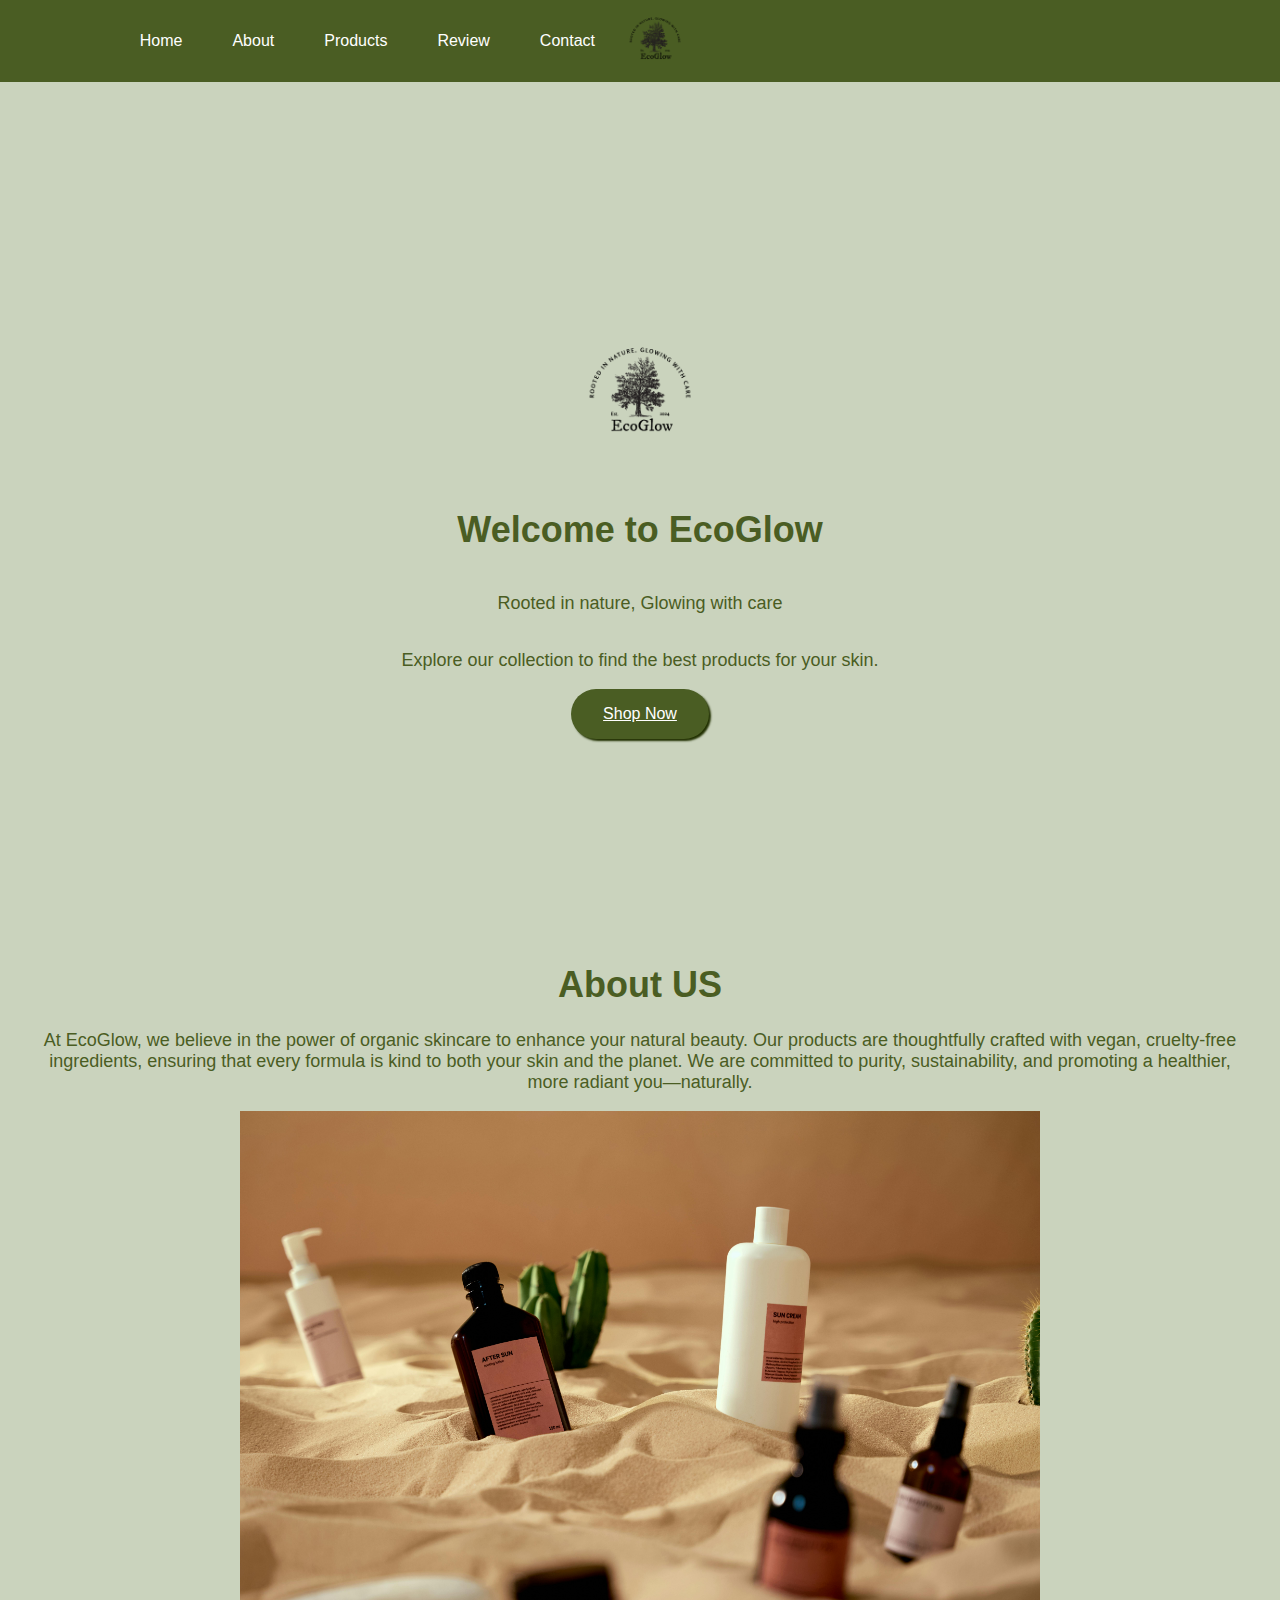
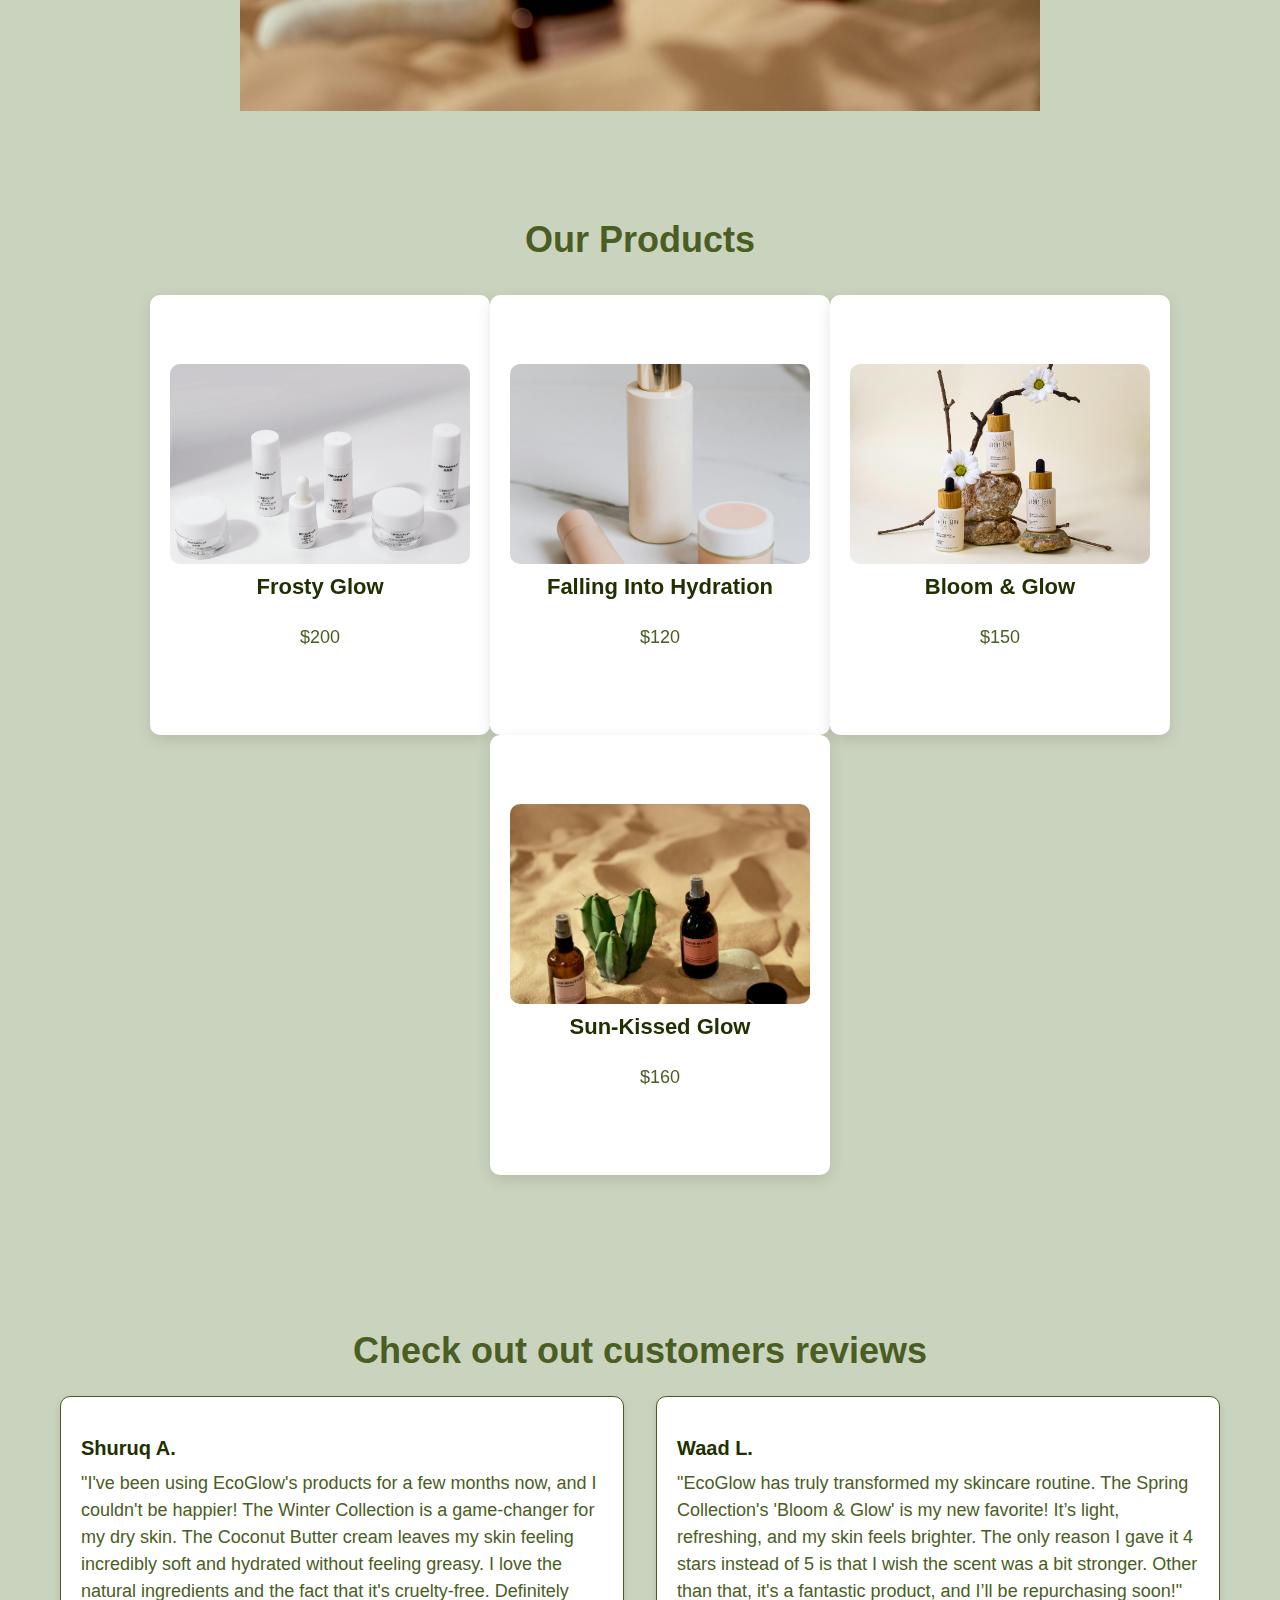
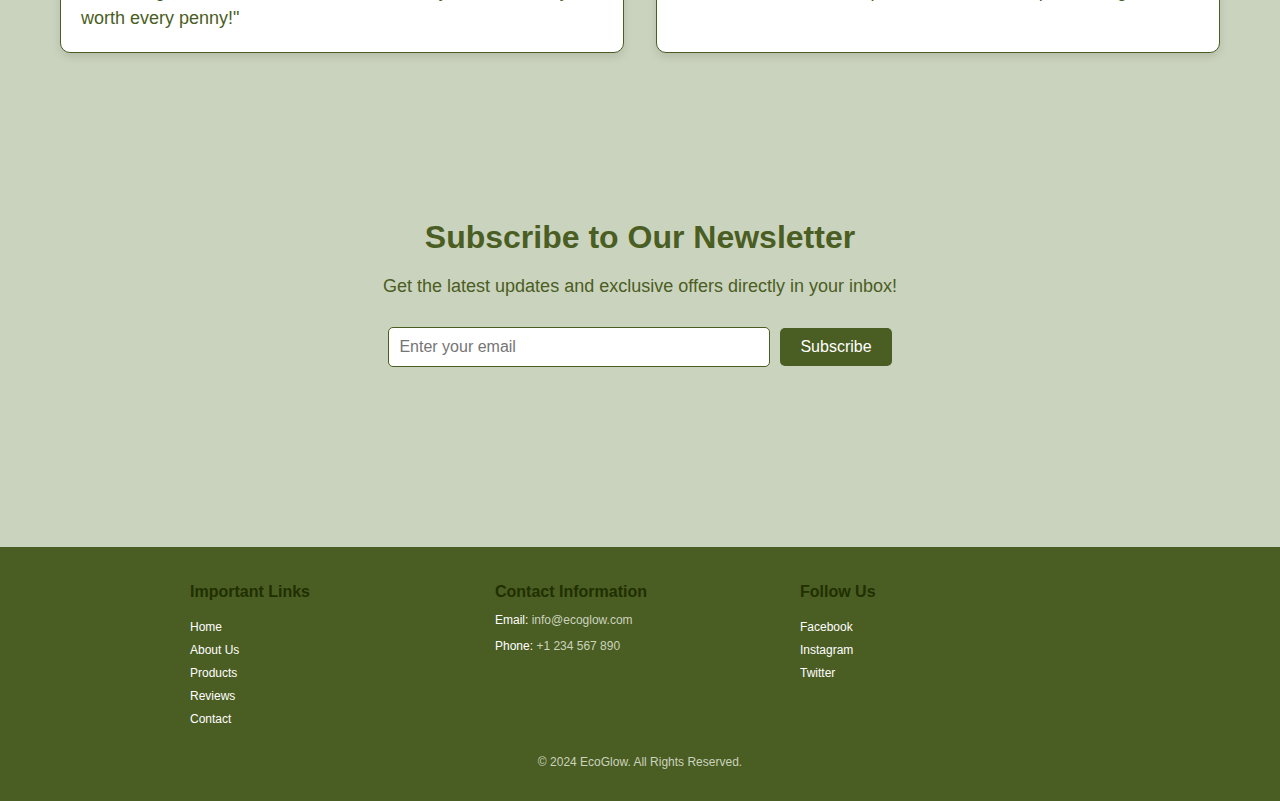
==== EcoGlow.html @ 37486233 "Rename the file." ====
<!-- index.html -->

<!DOCTYPE html>
<html lang="en">
<head>
    <meta charset="UTF-8">
    <meta name="viewport" content="width=device-width, initial-scale=1.0">
    <title>EcoGlow</title>
    <link rel="stylesheet" href="style.css">
</head>
<body>

<header>
    <nav>
        
        <ul>
            <li><a href="#home">Home</a></li>
            <li><a href="#about">About</a></li>
            <li><a href="#products">Products</a></li>
            <li><a href="#review">Review</a></li>
            <li><a href="#contact">Contact</a></li>
            
        </ul>
        <div class="logo">
          <img src="images/glow.png" alt="EcoGlow Logo">
      </div>
    </nav>
</header>

<section id="home" class="content">
    <div class="logo-container">
        <img class="logo" src="images/glow.png" alt="EcoGlow Logo">
    </div>
    <h1>Welcome to EcoGlow</h1>
    <p>Rooted in nature, Glowing with care</p>
    <p>Explore our collection to find the best products for your skin.</p>
    <div class="button-wrapper">
      <a class="button cta-button" href="#products"> Shop Now</a>
    </div>
</div> 
</section>

<section id="about" class="content">
    <h1>About US</h1>
    <p>At EcoGlow, we believe in the power of organic skincare to enhance your natural beauty.
       Our products are thoughtfully crafted with vegan, cruelty-free ingredients, ensuring that
        every formula is kind to both your skin and the planet. We are committed to purity, sustainability, 
        and promoting a healthier, more radiant you—naturally.</p>
    <div class="collection">
      <img src="images/products.jpg" alt="summer collection "  width="800" height="600">
  </div>

  <section id="products" class="content">
    <h1>Our Products</h1>
    <div class="card-container">
        <div class="flip-card">
            <div class="flip-card-inner">
                <div class="flip-card-front">
                    <img src="images/frostyglow.jpg" alt="Frosty Glow Collection">
                    <h3>Frosty Glow</h3>
                    <p>$200</p>
                </div>
                <div class="flip-card-back">
                    <p> Our Winter Collection is specially crafted to nourish and hydrate dry skin with the natural goodness 
                        of Coconut Butter.</p>
                        <a href="#" class="buy-now-btn">Buy Now</a>
                </div>
            </div>
        </div>


        <div class="flip-card">
            <div class="flip-card-inner">
                <div class="flip-card-front">
                    <img src="images/Falling Into Hydration.jpg" alt="Falling Into Hydration">
                    <h3>Falling Into Hydration</h3>
                    <p>$120</p>
                </div>
                <div class="flip-card-back">
                    <p>Nourish and hydrate your skin this fall with the rich goodness of Pumpkin Butter and warming spices.
                         Perfect for dry skin, this collection offers deep hydration and cozy autumn scents.</p>
                         <a href="#" class="buy-now-btn">Buy Now</a>
                        
                </div>
            </div>
        </div>

        <div class="flip-card">
            <div class="flip-card-inner">
                <div class="flip-card-front">
                    <img src="images/Bloom & Glow.jpg" alt="Bloom & Glow">
                    <h3>Bloom & Glow</h3>
                    <p>$150</p>
                </div>
                <div class="flip-card-back">
                    <p>Refresh and revitalize your skin with the light, invigorating power of natural botanicals.
                         Our Spring Collection is designed to hydrate and brighten, leaving your skin soft, glowing, 
                         and ready to bloom.</p>
                         <a href="#" class="buy-now-btn">Buy Now</a>
                </div>
            </div>
        </div>

        <div class="flip-card">
            <div class="flip-card-inner">
                <div class="flip-card-front">
                    <img src="images/sunkissedglow.jpg" alt="Sun-Kissed Glow">
                    <h3>Sun-Kissed Glow</h3>
                    <p>$160</p>
                </div>
                <div class="flip-card-back">
                    <p>Stay refreshed and radiant all summer long with our light, hydrating formulas. Packed with natural 
                        ingredients, this collection nourishes your skin while keeping it cool and glowing under the sun.</p>
                        <a href="#" class="buy-now-btn">Buy Now</a>
                </div>
            </div>
        </div>
    </div>
</section>

  
      </div>
 
<section id="review" class="content">
  <h1>Check out out customers reviews </h1>

  <div class="reviews-container">
    <div class="review-box">
        <h3 class="reviewer-name">Shuruq A.</h3>
        <p class="review-text">"I've been using EcoGlow's products for a few months now, and I couldn't be happier! 
            The Winter Collection is a game-changer for my dry skin. The Coconut Butter cream leaves my skin feeling incredibly 
            soft and hydrated without feeling greasy. I love the natural ingredients and the fact that it's cruelty-free. Definitely
             worth every penny!"</p>
    </div>

    <div class="review-box">
        <h3 class="reviewer-name">Waad L.</h3>
        <p class="review-text">"EcoGlow has truly transformed my skincare routine. The Spring Collection's 'Bloom & Glow' is my 
            new favorite! It’s light, refreshing, and my skin feels brighter. The only reason I gave it 4 stars instead of 5 is that 
            I wish the scent was a bit stronger. Other than that, it's a fantastic product, and I’ll be repurchasing soon!"</p>
    </div>
  </div>
</section>

  <div class="collection">
    <section id="newsletter">
        <div class="newsletter-container">
            <h2>Subscribe to Our Newsletter</h2>
            <p>Get the latest updates and exclusive offers directly in your inbox!</p>
            <form action="#" method="POST" class="newsletter-form">
                <input type="email" name="email" id="email" placeholder="Enter your email" required>
                <button type="submit" class="subscribe-button">Subscribe</button>
            </form>
        </div>
    </section>
    
</div>

</section>
<section id="footer">
    <div class="footer-container">
        <div class="footer-links">
            <h3>Important Links</h3>
            <ul>
                <li><a href="#home">Home</a></li>
                <li><a href="#about">About Us</a></li>
                <li><a href="#products">Products</a></li>
                <li><a href="#review">Reviews</a></li>
                <li><a href="#contact">Contact</a></li>
            </ul>
        </div>

        <div class="footer-contact">
            <h3>Contact Information</h3>
            <p>Email: <a href="mailto:info@ecoglow.com">info@ecoglow.com</a></p>
            <p>Phone: <a href="tel:+1234567890">+1 234 567 890</a></p>
        </div>

        <div class="footer-social">
            <h3>Follow Us</h3>
            <ul>
                <li><a href="https://www.facebook.com" target="_blank">Facebook</a></li>
                <li><a href="https://www.instagram.com" target="_blank">Instagram</a></li>
                <li><a href="https://www.twitter.com" target="_blank">Twitter</a></li>
            </ul>
        </div>
    </div>

    <div class="footer-bottom">
        <p>&copy; 2024 EcoGlow. All Rights Reserved.</p>
    </div>
</section>


</body>

</html>
---- style.css ----
/* General Styles */
body {
    margin: 0;
    font-family: Arial, sans-serif;
    background-color: #CAD3BD; 
}

header {
    background-color: #4A5D23;
    padding: 4px 0;
    position: fixed;
    width: 100%;
    top: 0;
    z-index: 100;
}

nav {
    display: flex;
    justify-content: flex-end;
    align-items: center;
    max-width: 100px;
    margin: 0 auto;
    padding: 0 10px;
}

nav .logo img {
    width: 70px;
    height: auto;
}

nav ul {
    list-style-type: none;
    margin: 0;
    padding: 0;
    display: flex;
}

nav ul li {
    margin: 0 15px;
}

nav ul li a {
    color: white;
    text-decoration: none;
    font-size: 16px;
    padding: 10px;
}

nav ul li a:hover {
    background-color: #6D8B4A;
    border-radius: 5px;
}

.content {
    padding: 80px 20px; 
    text-align: center;
    max-width: 1200px;
    margin: 0 auto;
}

.content h1 {
    font-size: 36px;
    color: #4A5D23; 
}

.content h3 {
    color: #213000ff;
}

.content p {
    font-size: 18px;
    color: #4A5D23;
}

.button-wrapper {
    text-align: center;
}

.button {
    border: none;
    border-radius: 3em;
    box-shadow: 2px 2px 2px #213000ff;
    display: inline-block;
    font-size: 1em;
    padding: 1em 2em;
}

.cta-button {
    background-color: #4A5D23;
    color: #fff;
}

.cta-button:hover {
    background-color: #6D8B4A;
}

#home {
    display: flex;
    flex-direction: column;
    align-items: center;
    justify-content: center;
    height: 100vh;
    text-align: center;
}

.logo-container {
    margin-bottom: 20px;
}

.logo {
    width: 140px;
    height: auto;
}

#about {
    margin-top: -200px;
}

.card-container {
    display: flex;
    justify-content: center;
    gap: 20px;
    flex-wrap: wrap;
}

.flip-card {
    background-color: transparent;
    width: 300px;
    height: 400px;
    perspective: 1000px;
    margin: 10px;
}

.flip-card-inner {
    position: relative;
    width: 100%;
    height: 100%;
    text-align: center;
    transition: transform 0.8s;
    transform-style: preserve-3d;
}

.flip-card:hover .flip-card-inner {
    transform: rotateY(180deg);
}

.flip-card-front, .flip-card-back {
    position: absolute;
    width: 100%;
    height: 100%;
    -webkit-backface-visibility: hidden;
    backface-visibility: hidden;
}

.flip-card-front {
    background-color: #fff;
    box-shadow: 0 5px 15px rgba(0, 0, 0, 0.1);
    display: flex;
    flex-direction: column;
    justify-content: center;
    align-items: center;
    padding: 20px;
    color: #4A5D23;
    border-radius: 10px;
}

.flip-card-front img {
    width: 100%;
    height: 200px;
    object-fit: cover;
    border-radius: 10px;
}

.flip-card-front h3 {
    font-size: 22px;
    margin-top: 10px;
}

.flip-card-front p {
    font-size: 18px;
    margin-top: 5px;
}

.flip-card-back {
    background-color: #4A5D23;
    color: white;
    transform: rotateY(180deg);
    display: flex;
    justify-content: space-between;
    align-items: center;
    padding: 20px;
    text-align: center;
    flex-direction: column;
    font-size: 16px;
    border-radius: 10px;

}

.flip-card-back p {
    font-size: 16px;
    margin: 0;
    color: #faf4f4;
    flex-grow: 2; 
    text-align: center;

}

#reviews {
    padding: 60px 20px;
    text-align: center;
}

#reviews h2 {
    font-size: 32px;
    color: #4A5D23;
    margin-bottom: 40px;
}

.reviews-container {
    display: flex;
    justify-content: space-between;
    gap: 20px;
    flex-wrap: nowrap;
    max-width: 100%;
    margin: 0 auto;
}

.review-box {
    background-color: #fff;
    border: 1px solid #4A5D23;
    box-shadow: 0 4px 8px rgba(0, 0, 0, 0.1);
    padding: 20px;
    border-radius: 10px;
    width: 45%;
    text-align: left;
    transition: transform 0.3s ease;
}

.review-box:hover {
    transform: translateY(-5px);
}

.reviewer-name {
    font-size: 20px;
    color: #4A5D23;
    margin-bottom: 10px;
    font-weight: bold;
}

.review-text {
    font-size: 16px;
    color: #4A5D23;
    line-height: 1.5;
    margin: 0;
}

#footer {
    background-color: #4A5D23;
    color: white;
    padding: 20px 10px;
    margin-top: 40px;
}

.footer-container {
    display: flex;
    justify-content: space-between;
    gap: 15px;
    flex-wrap: wrap;
    max-width: 900px;
    margin: 0 auto;
}

.footer-links,
.footer-contact,
.footer-social {
    flex: 1;
    min-width: 150px;
}

.footer-links h3,
.footer-contact h3,
.footer-social h3 {
    font-size: 16px;
    margin-bottom: 10px;
    color:  #213000ff  ;
}

.footer-links ul,
.footer-social ul {
    list-style-type: none;
    padding: 0;
}

.footer-links ul li,
.footer-social ul li {
    margin-bottom: 5px;
}

.footer-links ul li a,
.footer-social ul li a {
    text-decoration: none;
    color: white;
    font-size: 12px;
}

.footer-links ul li a:hover,
.footer-social ul li a:hover {
    color: #CAD3BD;
}

.footer-contact p {
    font-size: 12px;
}

.footer-contact a {
    color: #CAD3BD;
    text-decoration: none;
}

.footer-contact a:hover {
    color: white;
}

.footer-bottom {
    text-align: center;
    margin-top: 10px;
}

.footer-bottom p {
    font-size: 12px;
    color: #CAD3BD;
}
#newsletter {
    padding: 60px 20px;
    text-align: center;
}

.newsletter-container {
    max-width: 600px;
    margin: 0 auto;
}

.newsletter-container h2 {
    font-size: 32px;
    color: #4A5D23;
    margin-bottom: 20px;
}

.newsletter-container p {
    font-size: 18px;
    color: #4A5D23;
    margin-bottom: 30px;
}

.newsletter-form {
    display: flex;
    justify-content: center;
    align-items: center;
}

.newsletter-form input[type="email"] {
    padding: 10px;
    font-size: 16px;
    border: 1px solid #4A5D23;
    border-radius: 5px;
    width: 60%;
    margin-right: 10px;
}

.newsletter-form .subscribe-button {
    padding: 10px 20px;
    font-size: 16px;
    background-color: #4A5D23;
    color: #fff;
    border: none;
    border-radius: 5px;
    cursor: pointer;
}

.newsletter-form .subscribe-button:hover {
    background-color: #6D8B4A;
}
.buy-now-btn {
    margin-top: 20px;
    padding: 10px 20px;
    background-color: #863C1Fff;
    color: white;
    text-decoration: none;
    border-radius: 5px;
    transition: background-color 0.3s ease;
}

.buy-now-btn:hover {
    background-color: #76522Bff; 
}

 /* CSS HEX 
 --black: #040600ff;
 --black-bean: #3F1000ff;
 --pakistan-green: #213000ff;
 --sienna: #863C1Fff;
 --kobicha: #76522Bff;
 --lion: #BF9A67ff;
 --lion-2: #B68F61ff;
 --reseda-green: #69744Aff;
 --beaver: #B1846Dff;
 --ecru: #D8BC87ff;
 #A3C9A8;
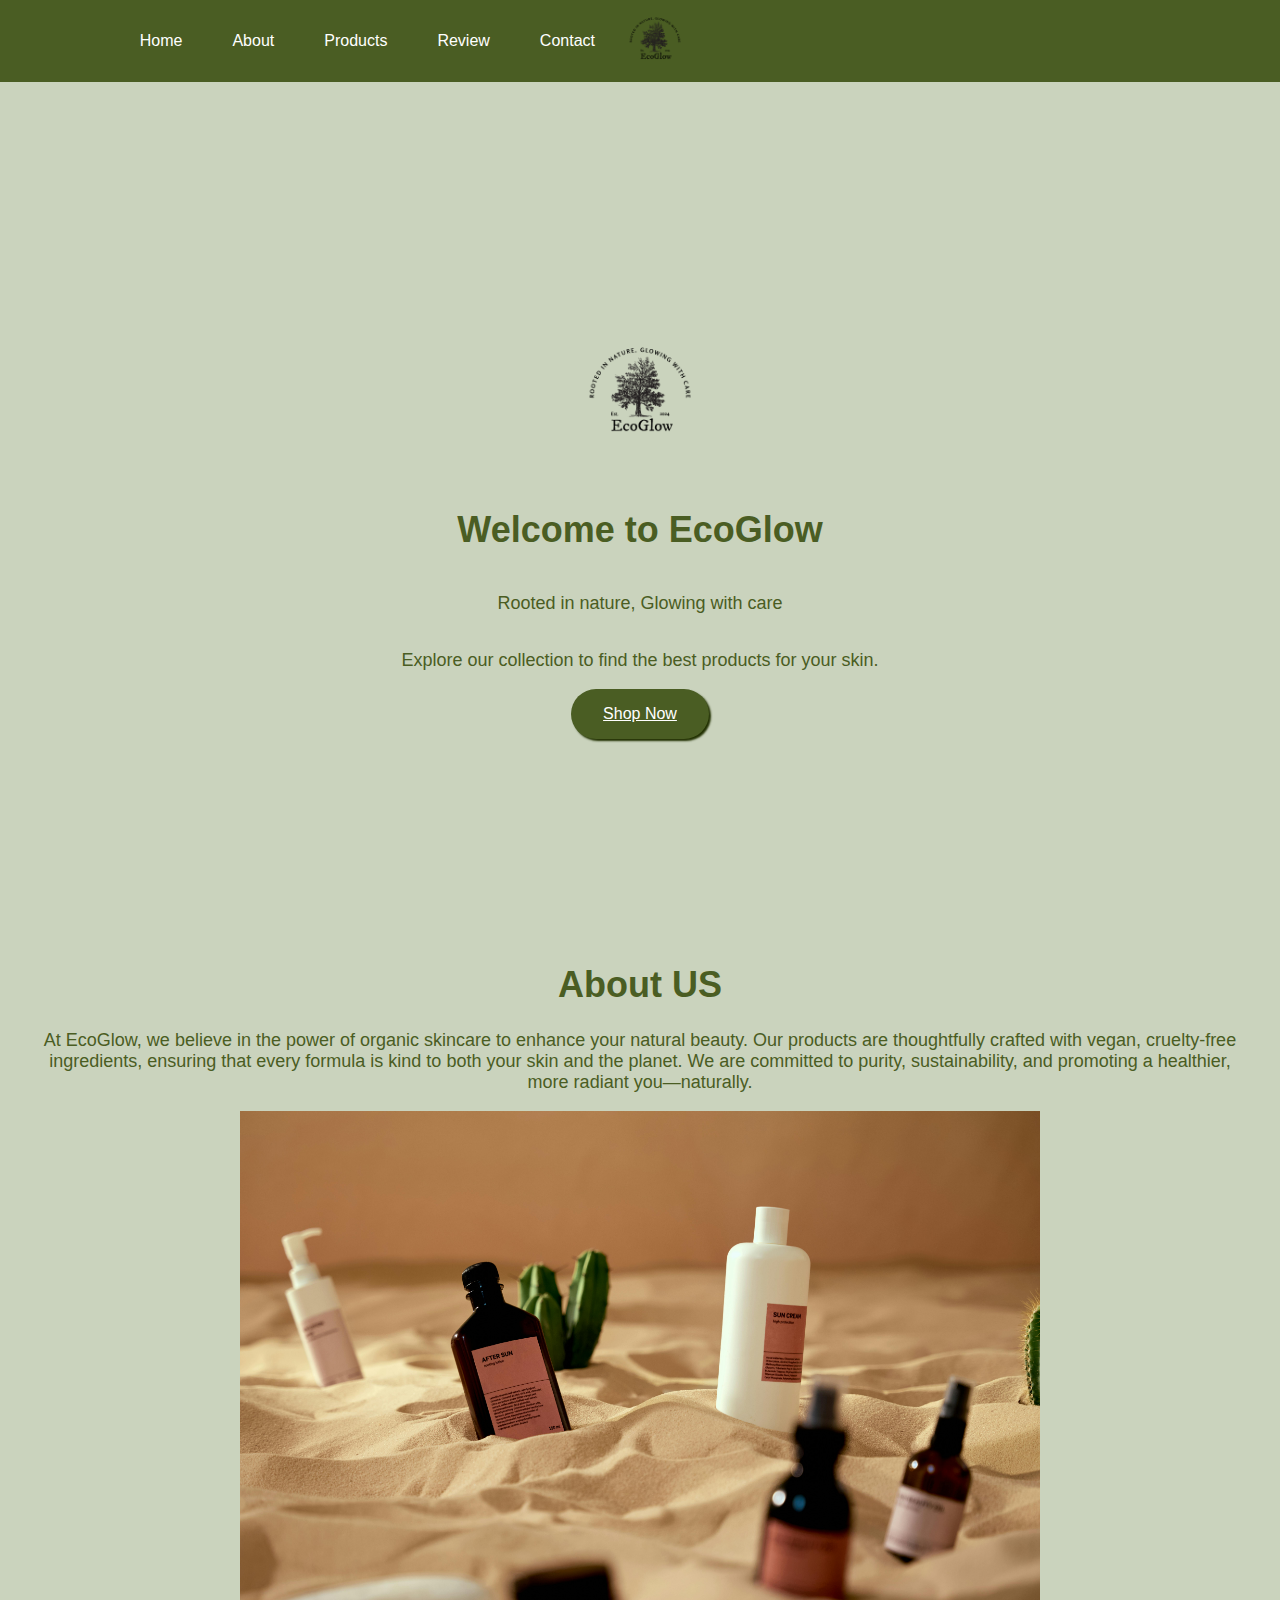
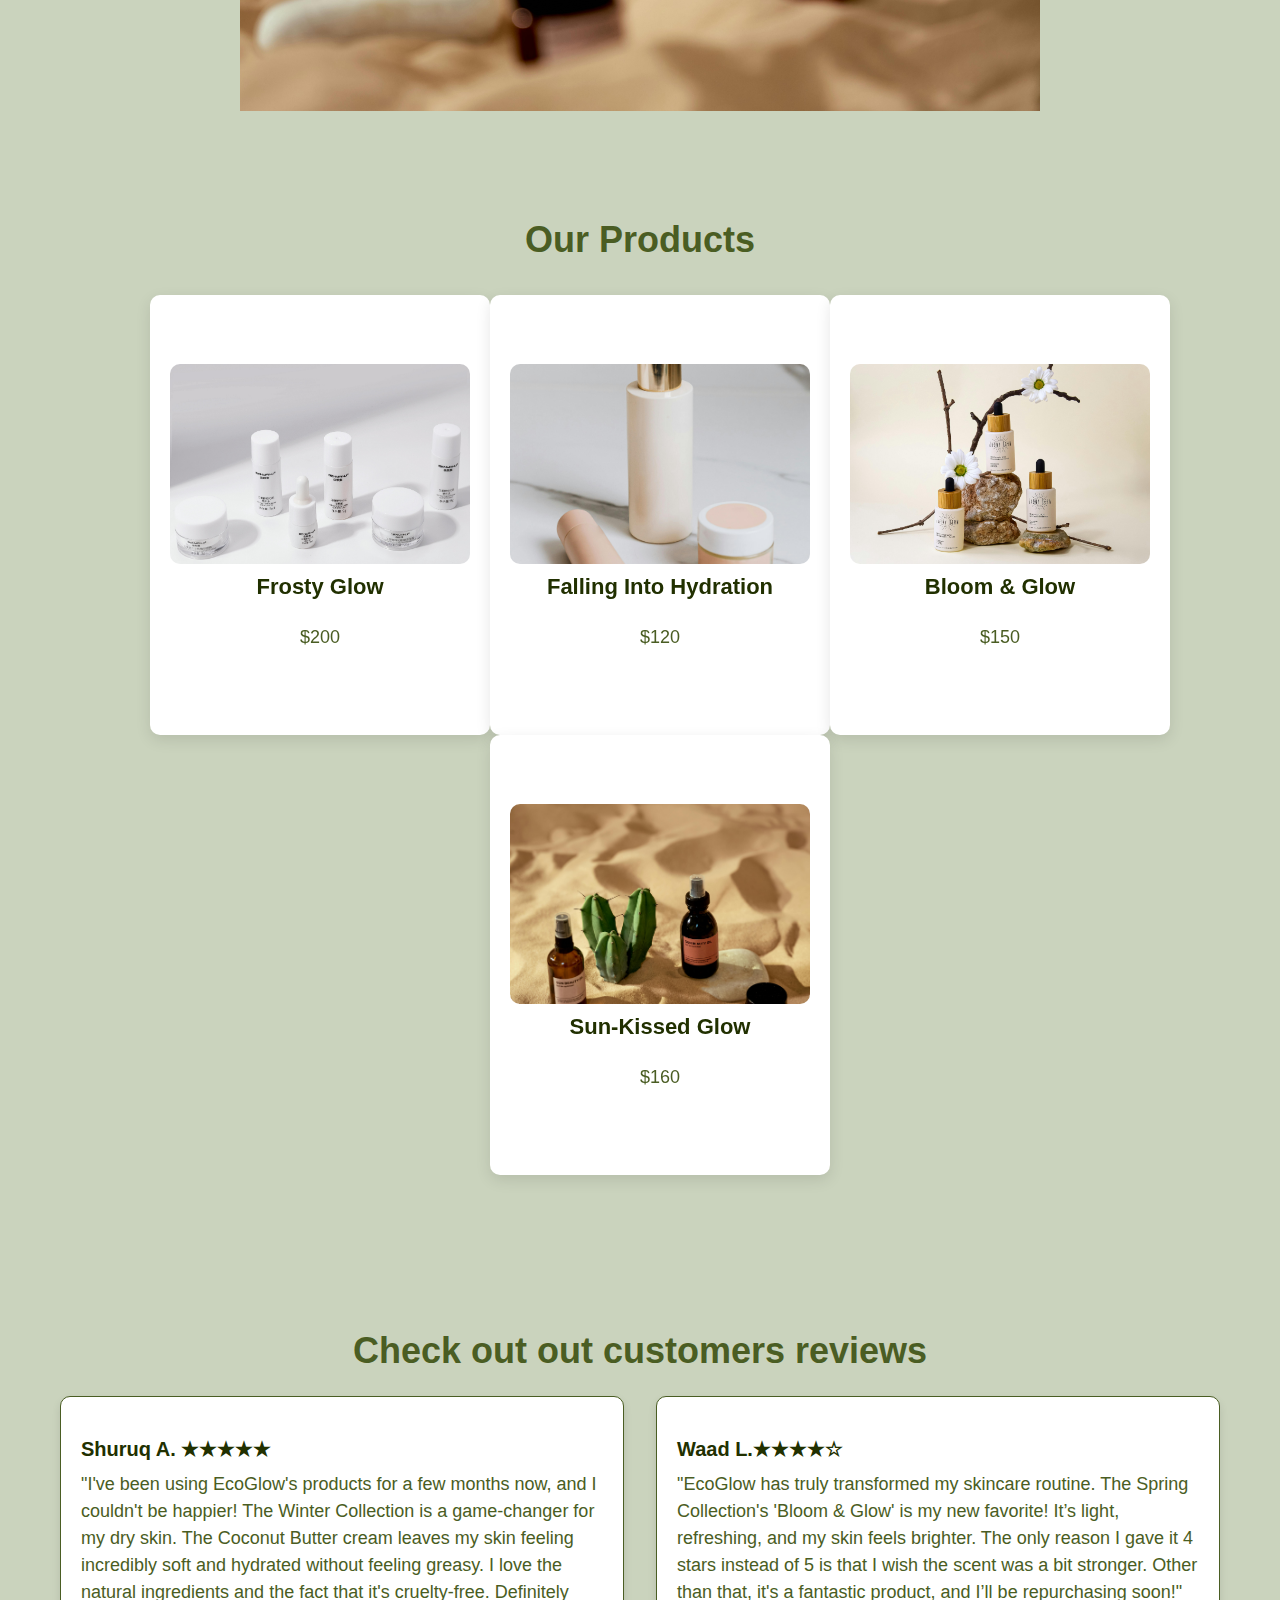
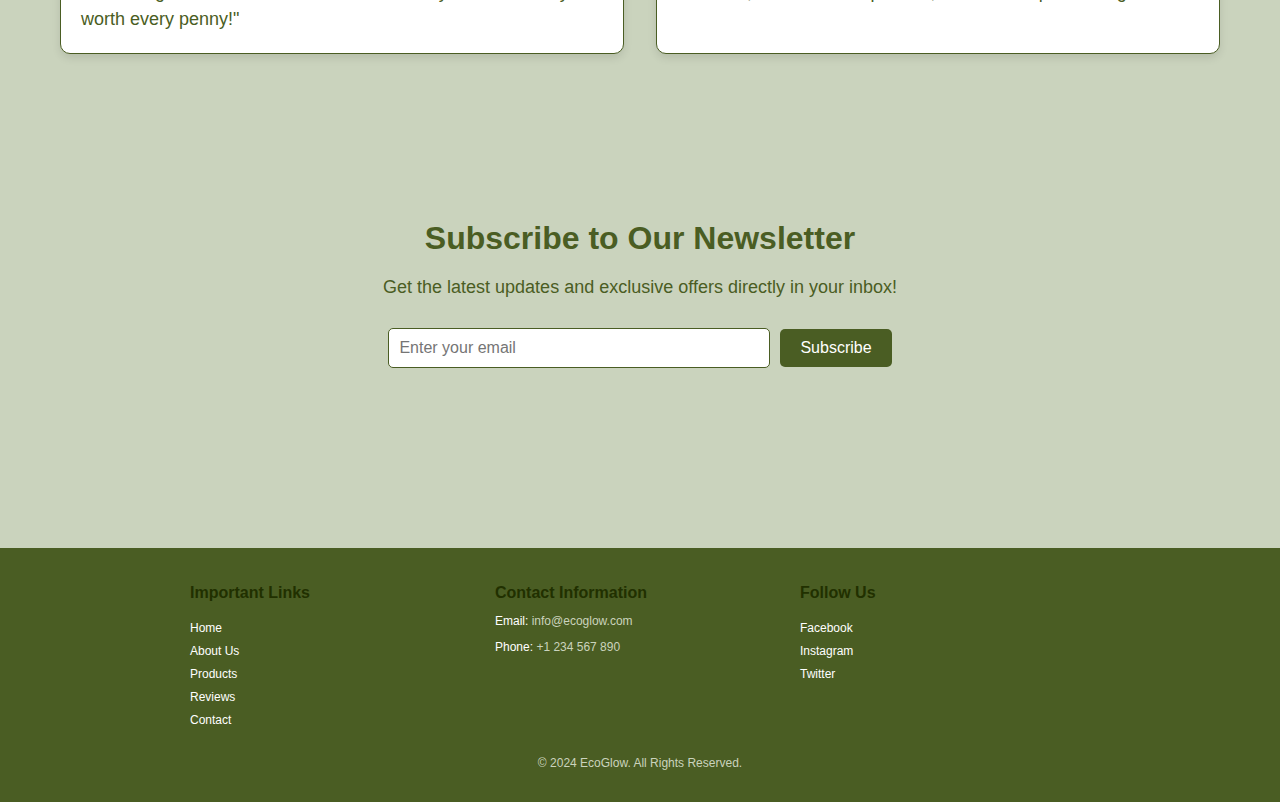
==== commit 00b08420: "Adding stars for review." ====
--- a/EcoGlow.html
+++ b/EcoGlow.html
@@ -6,6 +6,7 @@
     <meta charset="UTF-8">
     <meta name="viewport" content="width=device-width, initial-scale=1.0">
     <title>EcoGlow</title>
+    <link rel="icon" href="images/logo.png">
     <link rel="stylesheet" href="style.css">
 </head>
 <body>
@@ -126,7 +127,7 @@
 
   <div class="reviews-container">
     <div class="review-box">
-        <h3 class="reviewer-name">Shuruq A.</h3>
+        <h3 class="reviewer-name">Shuruq A. ★★★★★</h3>
         <p class="review-text">"I've been using EcoGlow's products for a few months now, and I couldn't be happier! 
             The Winter Collection is a game-changer for my dry skin. The Coconut Butter cream leaves my skin feeling incredibly 
             soft and hydrated without feeling greasy. I love the natural ingredients and the fact that it's cruelty-free. Definitely
@@ -134,7 +135,7 @@
     </div>
 
     <div class="review-box">
-        <h3 class="reviewer-name">Waad L.</h3>
+        <h3 class="reviewer-name">Waad L.★★★★☆ </h3>
         <p class="review-text">"EcoGlow has truly transformed my skincare routine. The Spring Collection's 'Bloom & Glow' is my 
             new favorite! It’s light, refreshing, and my skin feels brighter. The only reason I gave it 4 stars instead of 5 is that 
             I wish the scent was a bit stronger. Other than that, it's a fantastic product, and I’ll be repurchasing soon!"</p>
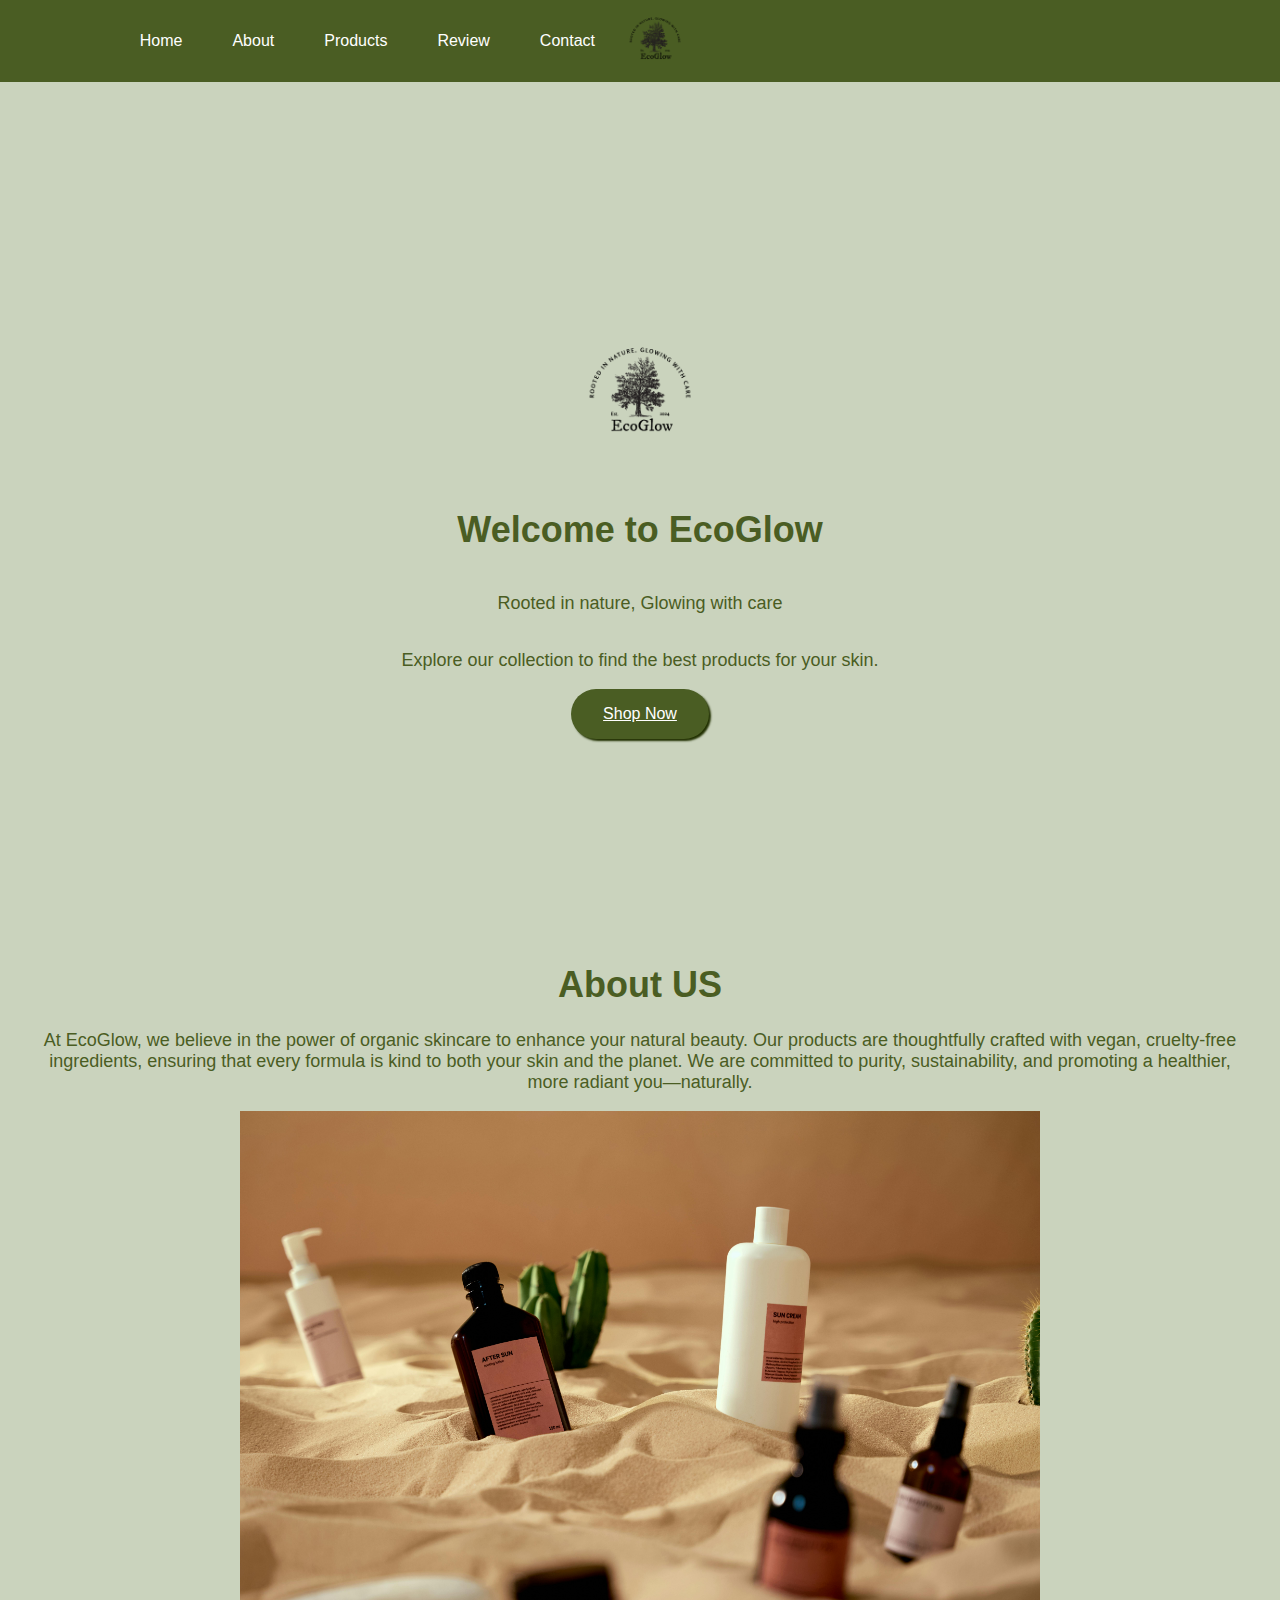
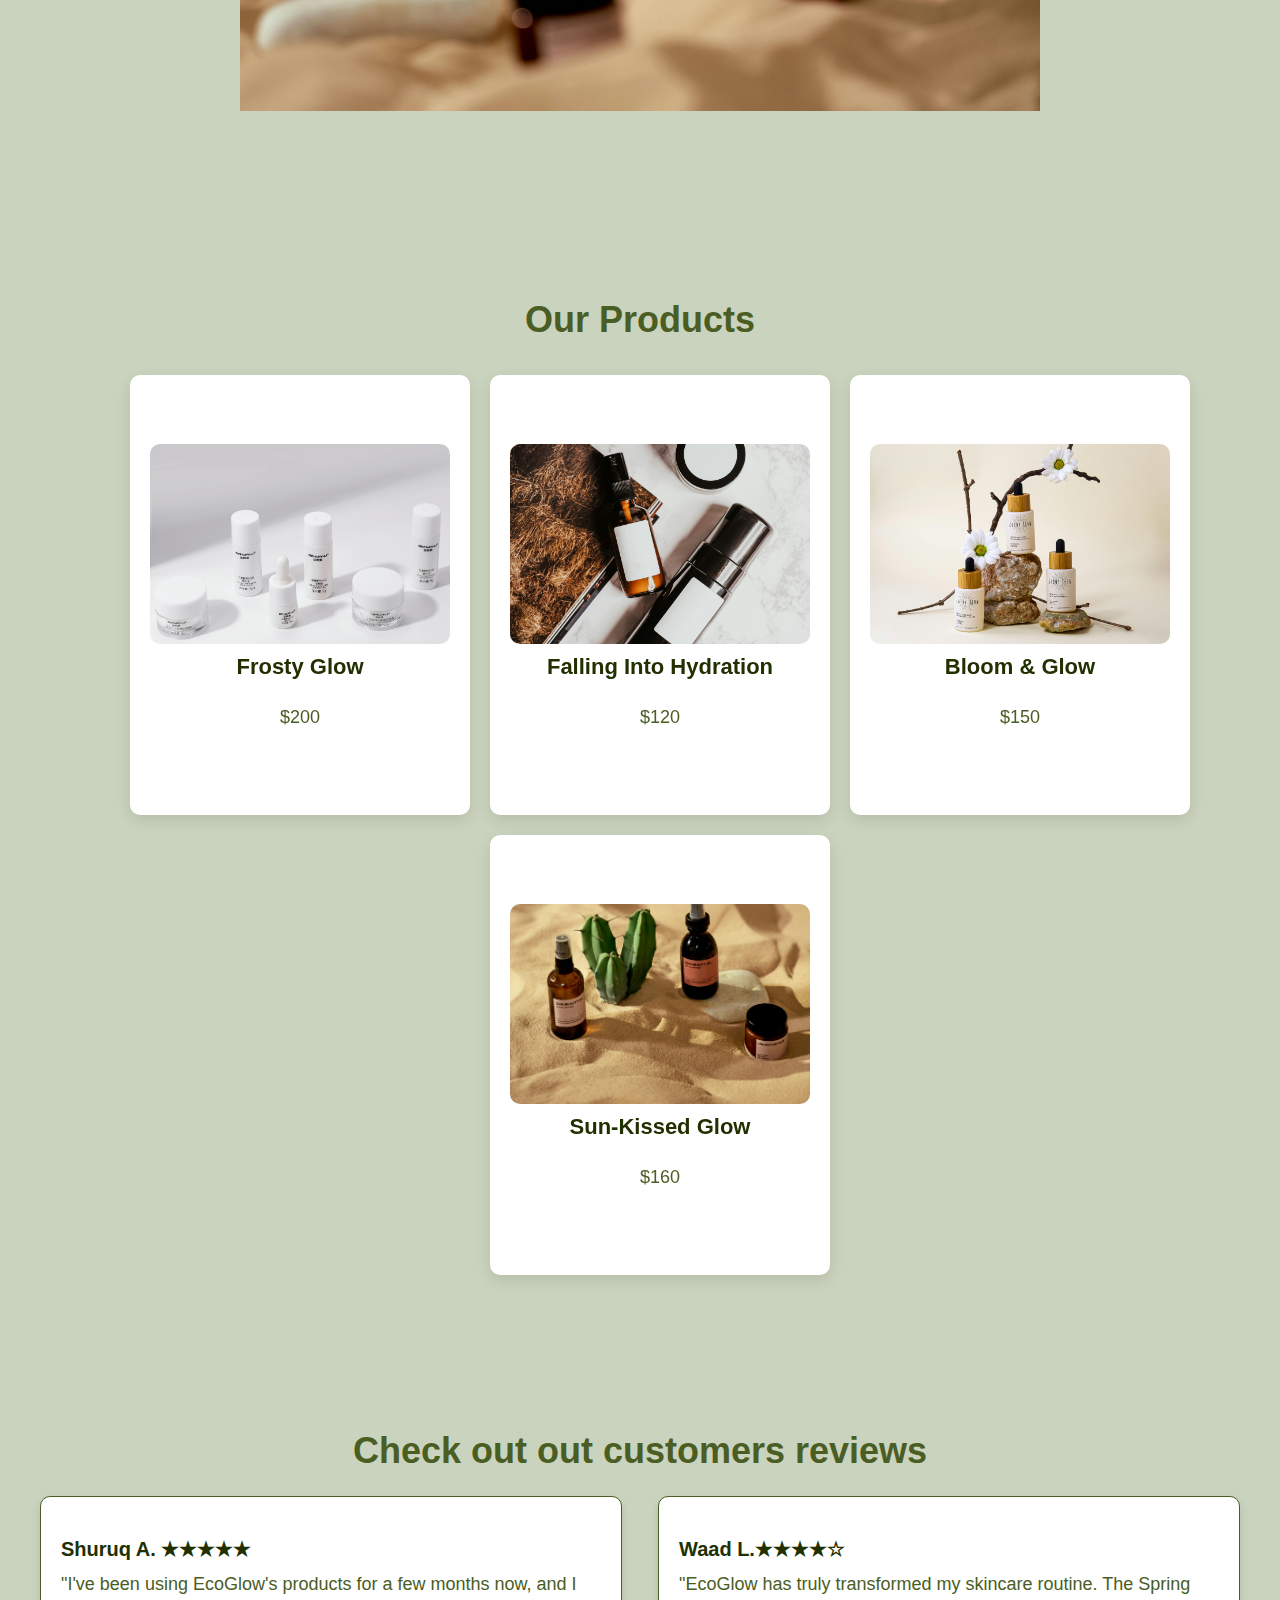
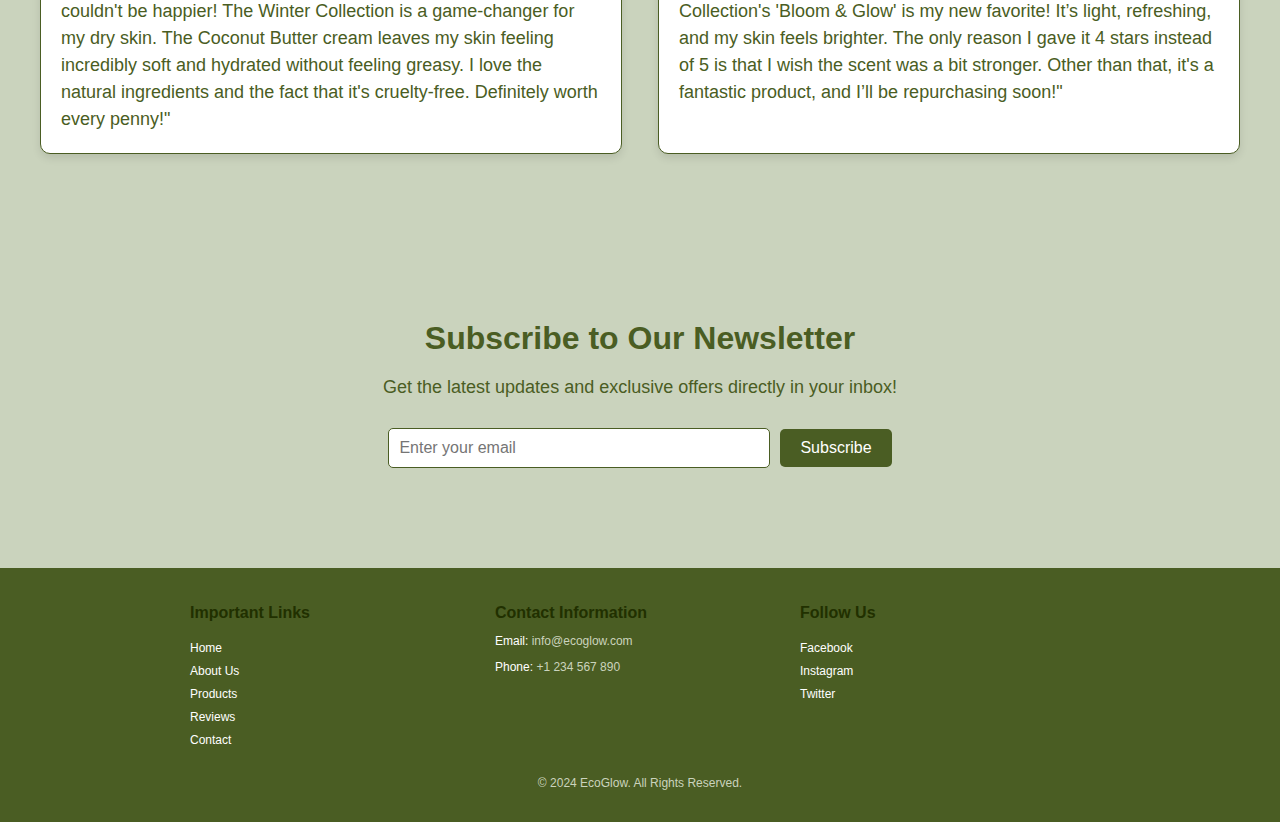
==== commit 538c3a89: "some changes." ====
--- a/EcoGlow.html
+++ b/EcoGlow.html
@@ -10,7 +10,6 @@
     <link rel="stylesheet" href="style.css">
 </head>
 <body>
-
 <header>
     <nav>
         
@@ -50,7 +49,7 @@
     <div class="collection">
       <img src="images/products.jpg" alt="summer collection "  width="800" height="600">
   </div>
-
+</section>
   <section id="products" class="content">
     <h1>Our Products</h1>
     <div class="card-container">
@@ -119,9 +118,7 @@
     </div>
 </section>
 
-  
-      </div>
- 
+   
 <section id="review" class="content">
   <h1>Check out out customers reviews </h1>
 
@@ -156,8 +153,7 @@
     </section>
     
 </div>
-
-</section>
+</body>
 <section id="footer">
     <div class="footer-container">
         <div class="footer-links">
@@ -191,9 +187,5 @@
         <p>&copy; 2024 EcoGlow. All Rights Reserved.</p>
     </div>
 </section>
-
-
-</body>
-
 </html>
 
--- a/style.css
+++ b/style.css
@@ -119,7 +119,7 @@
 .card-container {
     display: flex;
     justify-content: center;
-    gap: 20px;
+    gap: 40px;
     flex-wrap: wrap;
 }
 
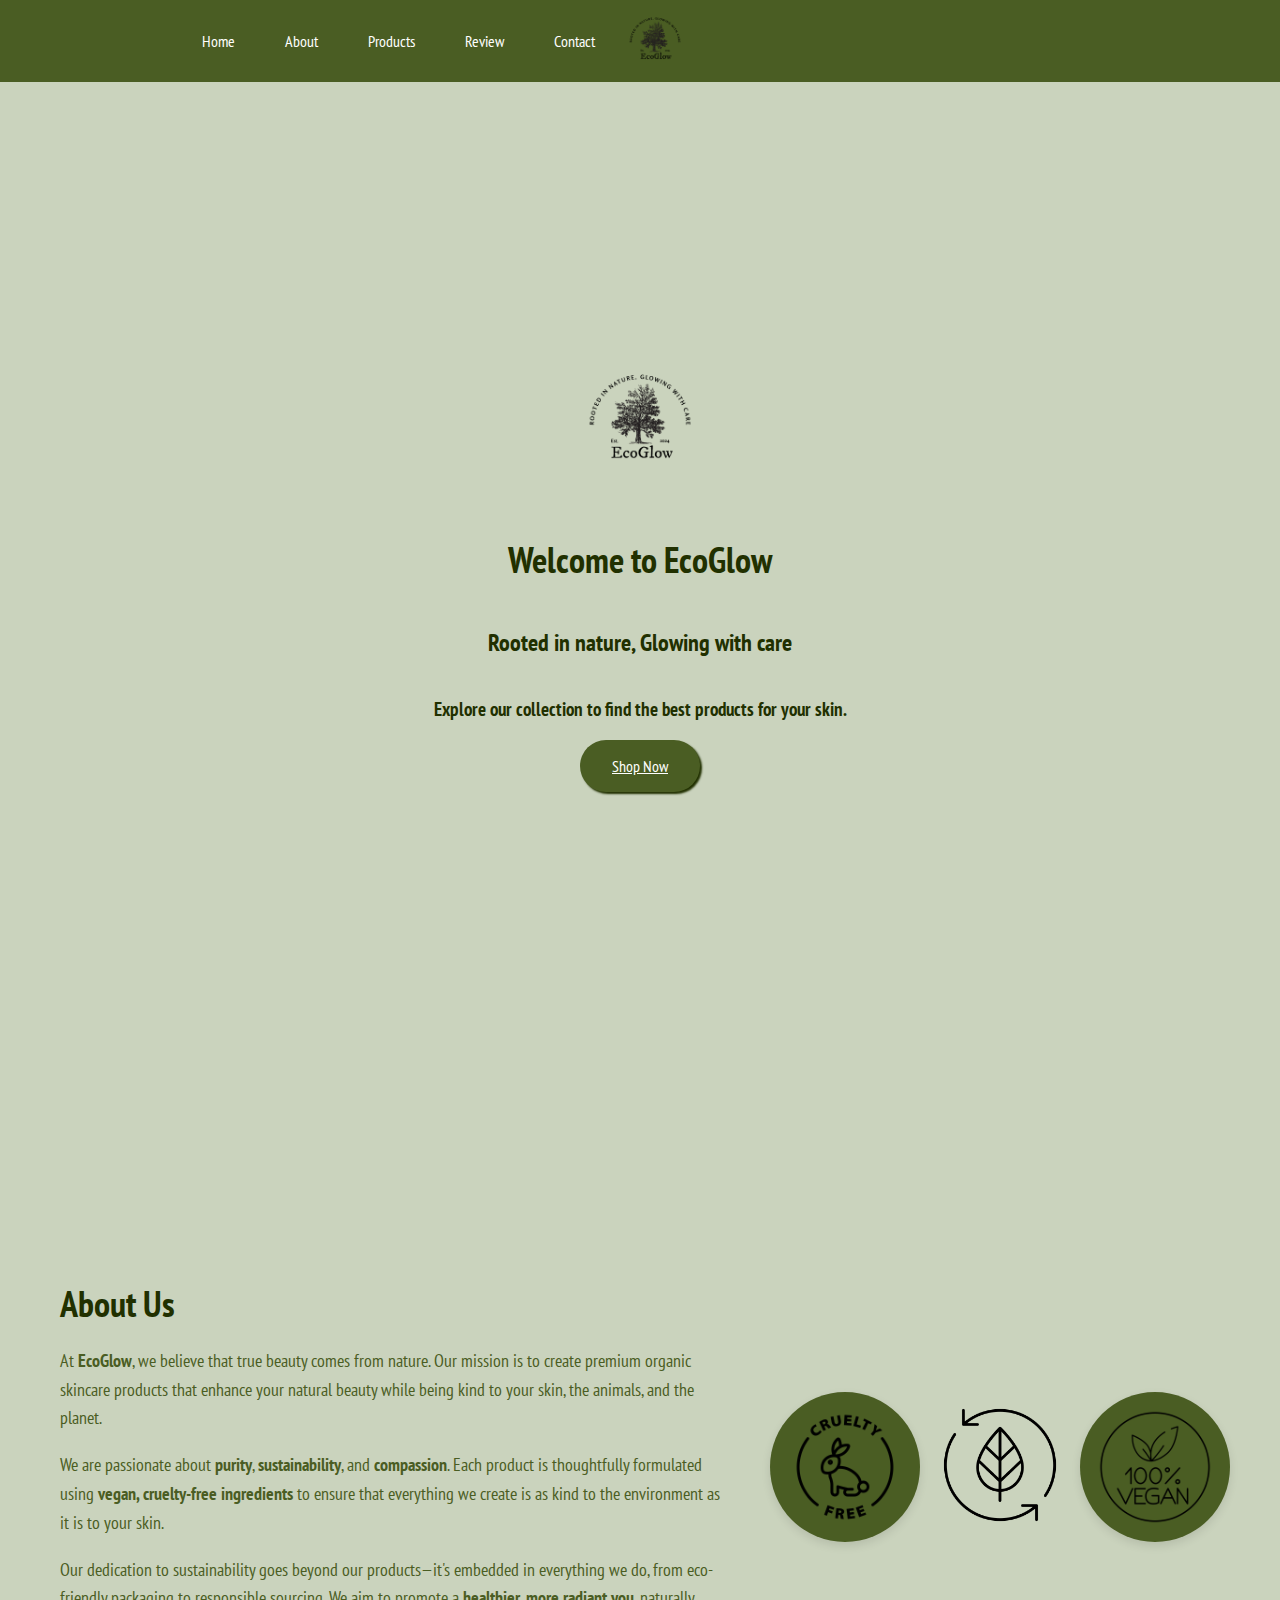
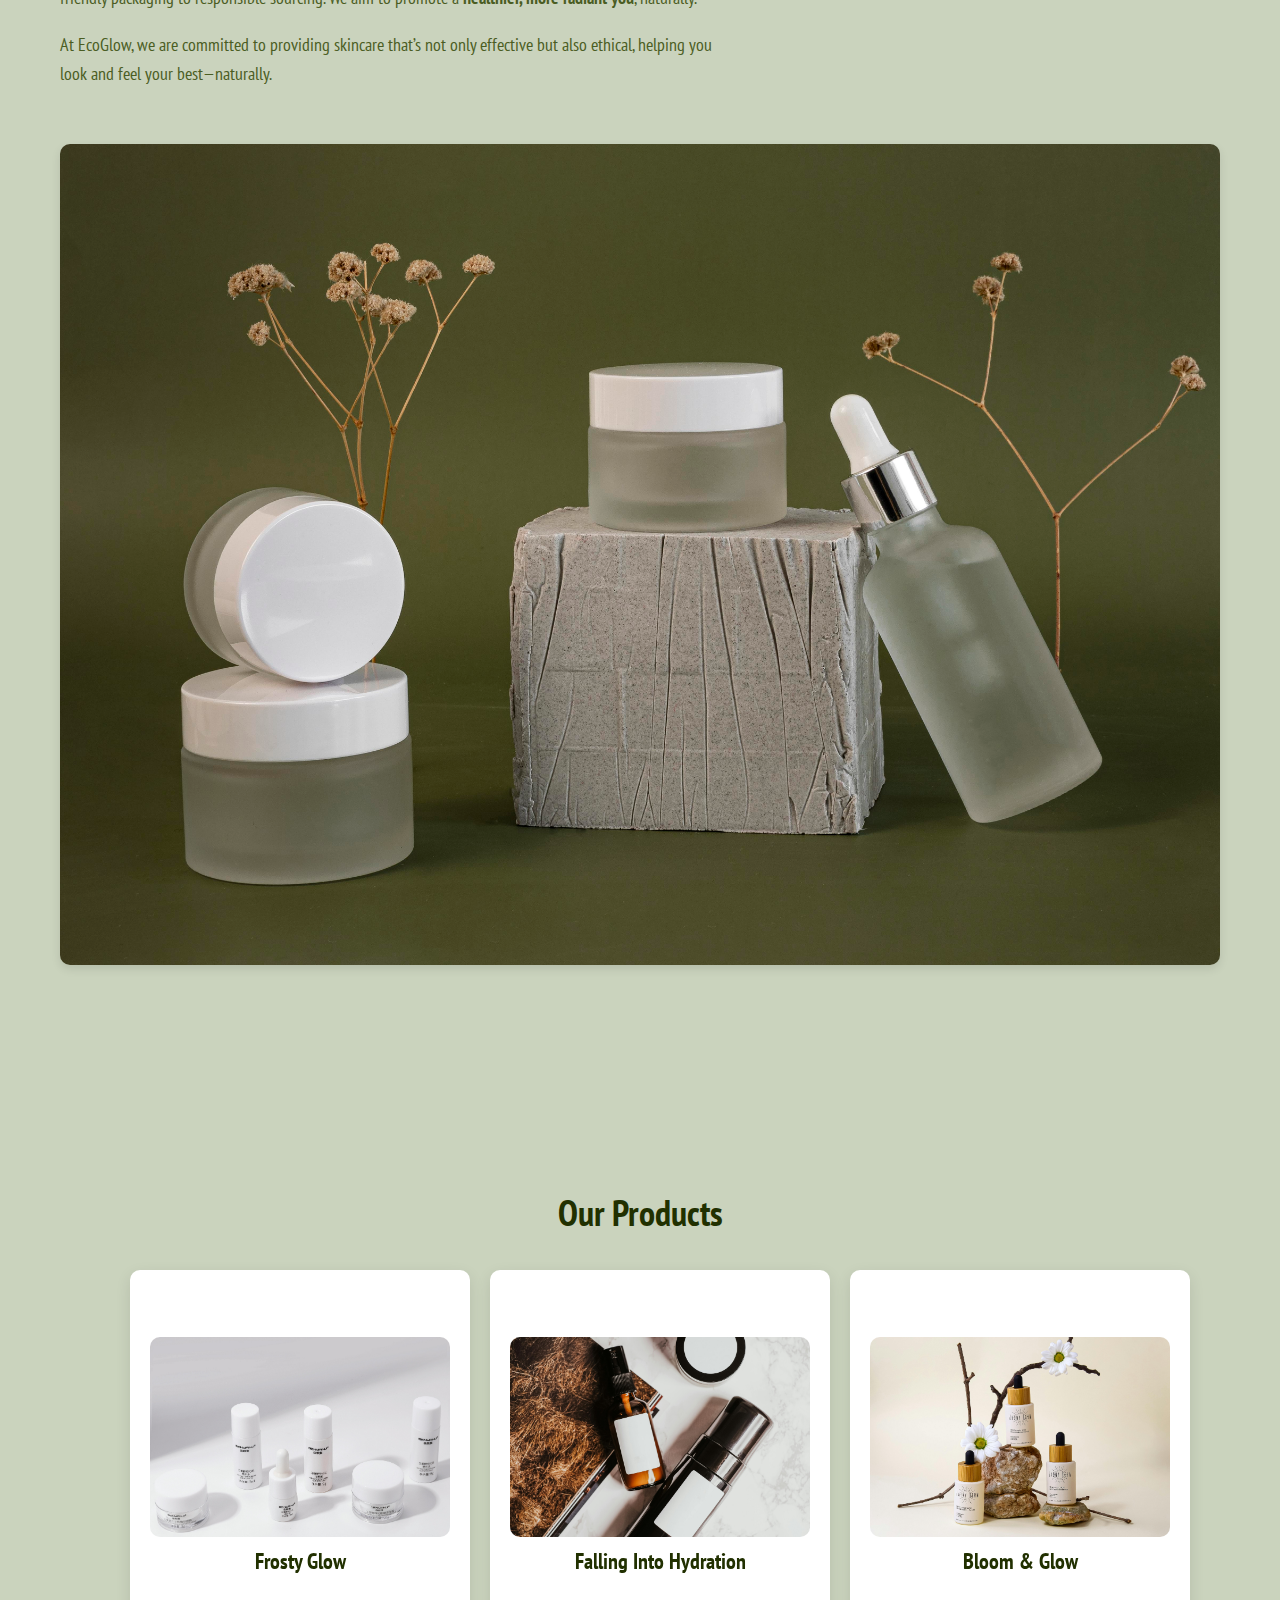
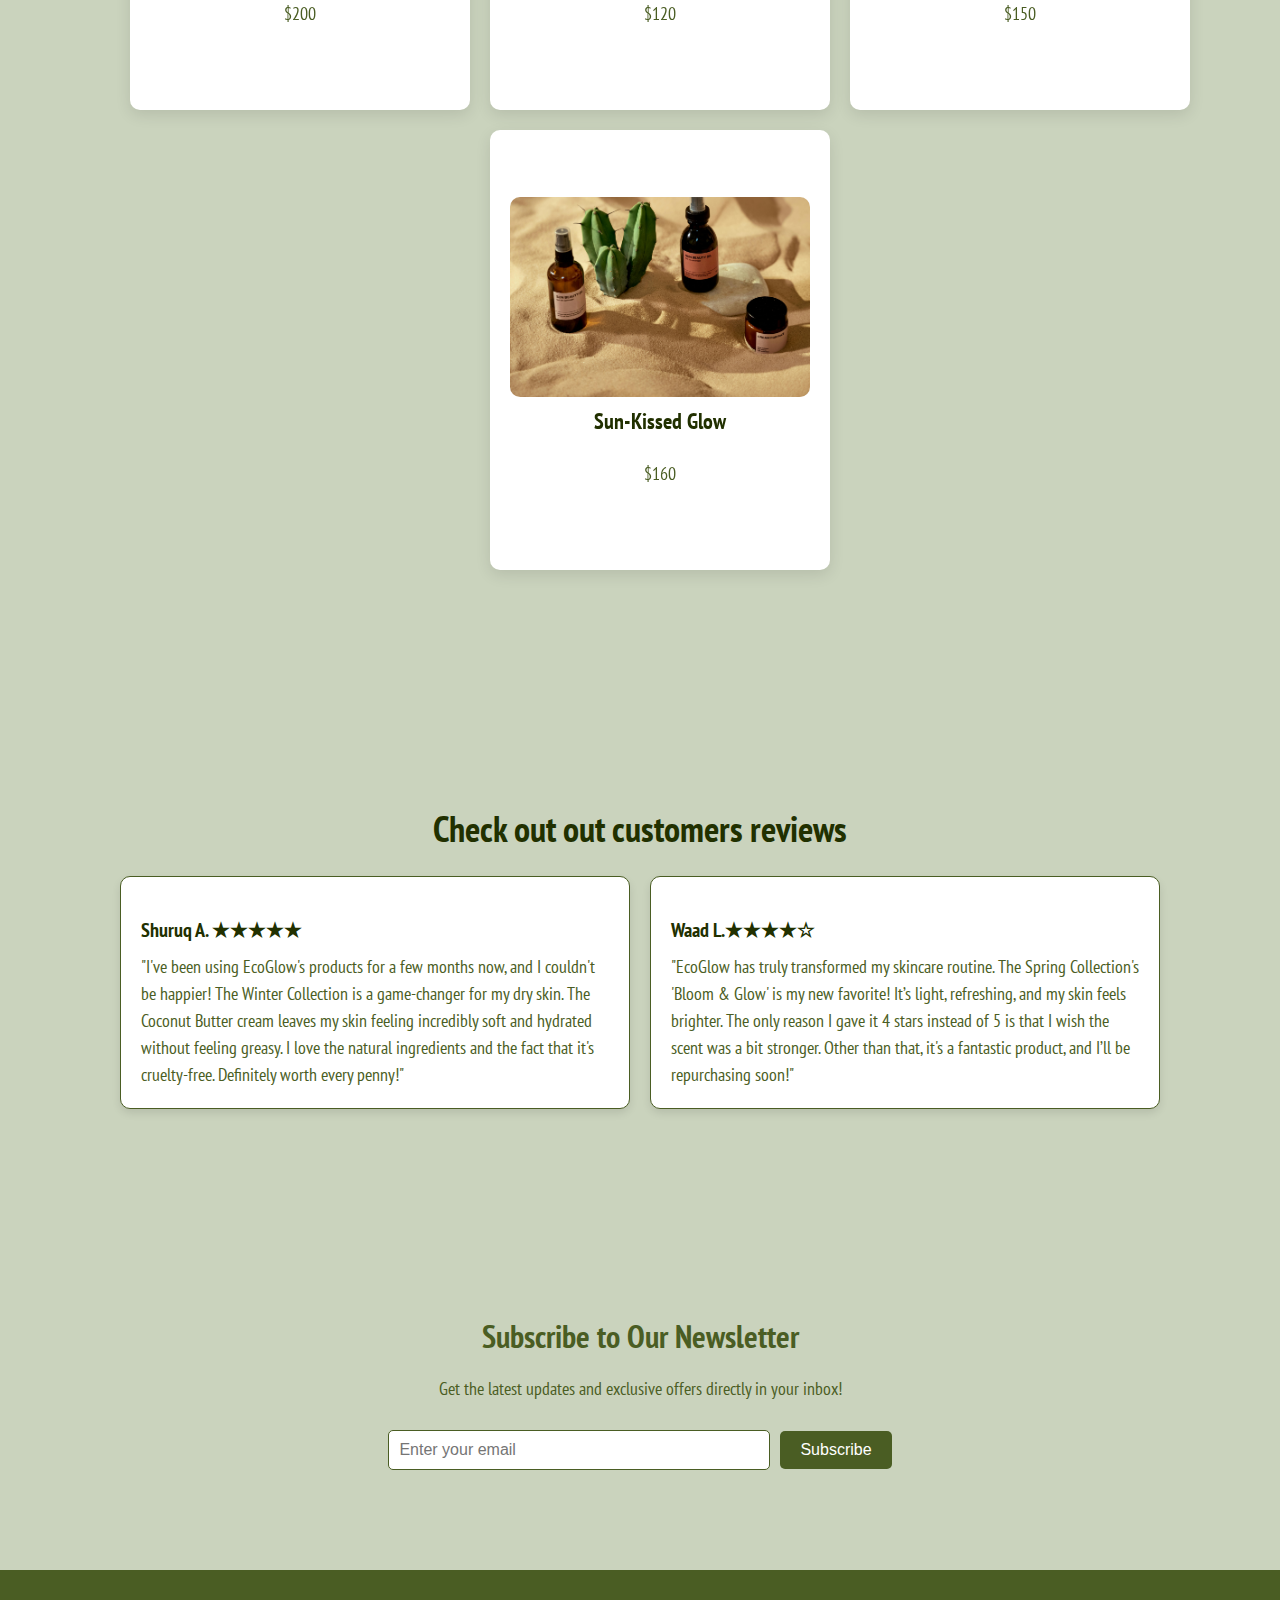
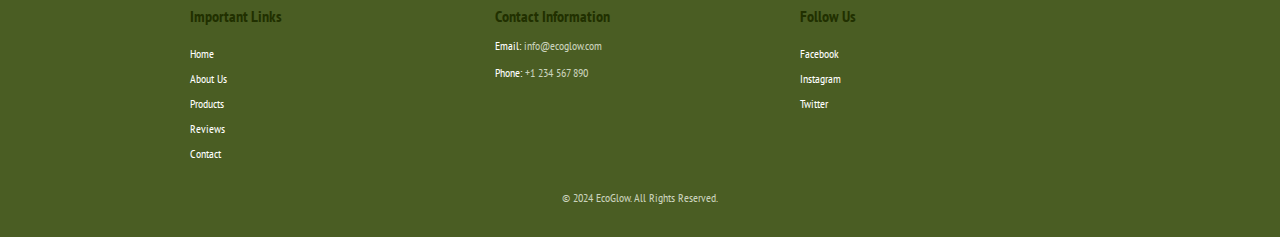
==== commit 3f297500: "made some changes." ====
--- a/EcoGlow.html
+++ b/EcoGlow.html
@@ -8,11 +8,11 @@
     <title>EcoGlow</title>
     <link rel="icon" href="images/logo.png">
     <link rel="stylesheet" href="style.css">
+    <link href="https://fonts.googleapis.com/css2?family=Cormorant+Garamond:ital,wght@0,300;0,400;0,500;0,600;0,700;1,300;1,400;1,500;1,600;1,700&family=PT+Sans+Narrow:wght@400;700&family=Playfair+Display:ital,wght@0,400..900;1,400..900&display=swap" rel="stylesheet">
 </head>
 <body>
 <header>
-    <nav>
-        
+    <nav> 
         <ul>
             <li><a href="#home">Home</a></li>
             <li><a href="#about">About</a></li>
@@ -32,24 +32,39 @@
         <img class="logo" src="images/glow.png" alt="EcoGlow Logo">
     </div>
     <h1>Welcome to EcoGlow</h1>
-    <p>Rooted in nature, Glowing with care</p>
-    <p>Explore our collection to find the best products for your skin.</p>
+    <h2>Rooted in nature, Glowing with care</h2>
+    <h3>Explore our collection to find the best products for your skin.</h3>
     <div class="button-wrapper">
       <a class="button cta-button" href="#products"> Shop Now</a>
     </div>
-</div> 
 </section>
 
 <section id="about" class="content">
-    <h1>About US</h1>
-    <p>At EcoGlow, we believe in the power of organic skincare to enhance your natural beauty.
-       Our products are thoughtfully crafted with vegan, cruelty-free ingredients, ensuring that
-        every formula is kind to both your skin and the planet. We are committed to purity, sustainability, 
-        and promoting a healthier, more radiant you—naturally.</p>
-    <div class="collection">
-      <img src="images/products.jpg" alt="summer collection "  width="800" height="600">
-  </div>
-</section>
+    <div class="about-container">
+        <div class="about-text">
+            <h2>About Us</h2>
+            <p>At <strong>EcoGlow</strong>, we believe that true beauty comes from nature. Our mission is to create premium organic skincare products that enhance your natural beauty while being kind to your skin, the animals, and the planet.</p>
+            <p>We are passionate about <strong>purity</strong>, <strong>sustainability</strong>, and <strong>compassion</strong>. Each product is thoughtfully formulated using <strong>vegan, cruelty-free ingredients</strong> to ensure that everything we create is as kind to the environment as it is to your skin.</p>
+            <p>Our dedication to sustainability goes beyond our products—it's embedded in everything we do, from eco-friendly packaging to responsible sourcing. We aim to promote a <strong>healthier, more radiant you</strong>, naturally.</p>
+            <p>At EcoGlow, we are committed to providing skincare that’s not only effective but also ethical, helping you look and feel your best—naturally.</p>
+        </div>
+        <div class="about-icons">
+            <span class="dot">
+                <img class="icon" src="images/free.png" alt="Cruelty-Free">
+            </span>
+            <span class="icon">
+                <img class="logo" src="images/green-power.png" alt="Sustainability">
+            </span>
+            <span class="dot">
+                <img class="icon" src="images/100-percent.png" alt="Vegan">
+            </span>
+        </div>
+        <div class="about-image">
+            <img src="images/skin-oil-droppers-face-cream-recipients-composition.jpg" alt="EcoGlow Skincare Products">
+        </div>
+    </div>
+</section>
+
   <section id="products" class="content">
     <h1>Our Products</h1>
     <div class="card-container">
--- a/style.css
+++ b/style.css
@@ -1,8 +1,9 @@
-/* General Styles */
 body {
     margin: 0;
-    font-family: Arial, sans-serif;
     background-color: #CAD3BD; 
+    font-family: "PT Sans Narrow", sans-serif;
+    font-weight: 400;
+    font-style: normal;
 }
 
 header {
@@ -60,13 +61,13 @@
 
 .content h1 {
     font-size: 36px;
-    color: #4A5D23; 
-}
-
-.content h3 {
+    color: #213000ff; 
+}
+
+.content h3,
+.content h2 {
     color: #213000ff;
 }
-
 .content p {
     font-size: 18px;
     color: #4A5D23;
@@ -94,6 +95,8 @@
     background-color: #6D8B4A;
 }
 
+
+
 #home {
     display: flex;
     flex-direction: column;
@@ -101,7 +104,17 @@
     justify-content: center;
     height: 100vh;
     text-align: center;
-}
+    background: url('images/background.png') no-repeat center center;
+    background-size: auto 100%; 
+    background-position: center; 
+}
+
+.content {
+    z-index: 1;
+    padding: 120px;
+    color: white;
+}
+
 
 .logo-container {
     margin-bottom: 20px;
@@ -113,9 +126,84 @@
 }
 
 #about {
-    margin-top: -200px;
-}
-
+    margin-top: 30px;
+    text-align: center;
+    padding: 60px 20px;
+}
+
+.about-container {
+    display: flex;
+    flex-wrap: wrap;
+    justify-content: center;
+    align-items: center;
+    max-width: 1200px;
+    margin: 0 auto;
+}
+
+.about-text {
+    flex: 1 1 50%; 
+    padding: 20px;
+    color: #4A5D23;
+    text-align: left;
+    margin-right: 20px;
+    box-sizing: border-box;
+}
+
+.about-text h2 {
+    font-size: 36px;
+    margin-bottom: 20px;
+    color: #213000;
+}
+
+.about-text p {
+    font-size: 18px;
+    margin-bottom: 15px;
+    line-height: 1.6;
+}
+
+.about-icons {
+    display: flex;
+    justify-content: center;
+    margin-bottom: 20px;
+}
+
+.dot {
+    margin: 0 10px;
+    height: 150px;
+    width: 150px;
+    background-color: #4A5D23;
+    border-radius: 50%; 
+    display: inline-block;
+    justify-content: center;
+    align-items: center;
+    display: flex;
+    box-shadow: 0px 4px 10px rgba(0, 0, 0, 0.1);
+}
+
+.icon {
+    max-width: 80%;
+    max-height: 80%;
+    object-fit: contain;
+    margin: auto;
+}
+
+.about-image {
+    flex: 1 1 50%; 
+    padding: 20px;
+    display: flex;
+    justify-content: center;
+}
+
+.about-image img {
+    max-width: 100%;
+    border-radius: 10px;
+    box-shadow: 0px 4px 10px rgba(0, 0, 0, 0.1);
+    transition: transform 0.3s ease-in-out;
+}
+
+.about-image img:hover {
+    transform: scale(1.05);
+}
 .card-container {
     display: flex;
     justify-content: center;
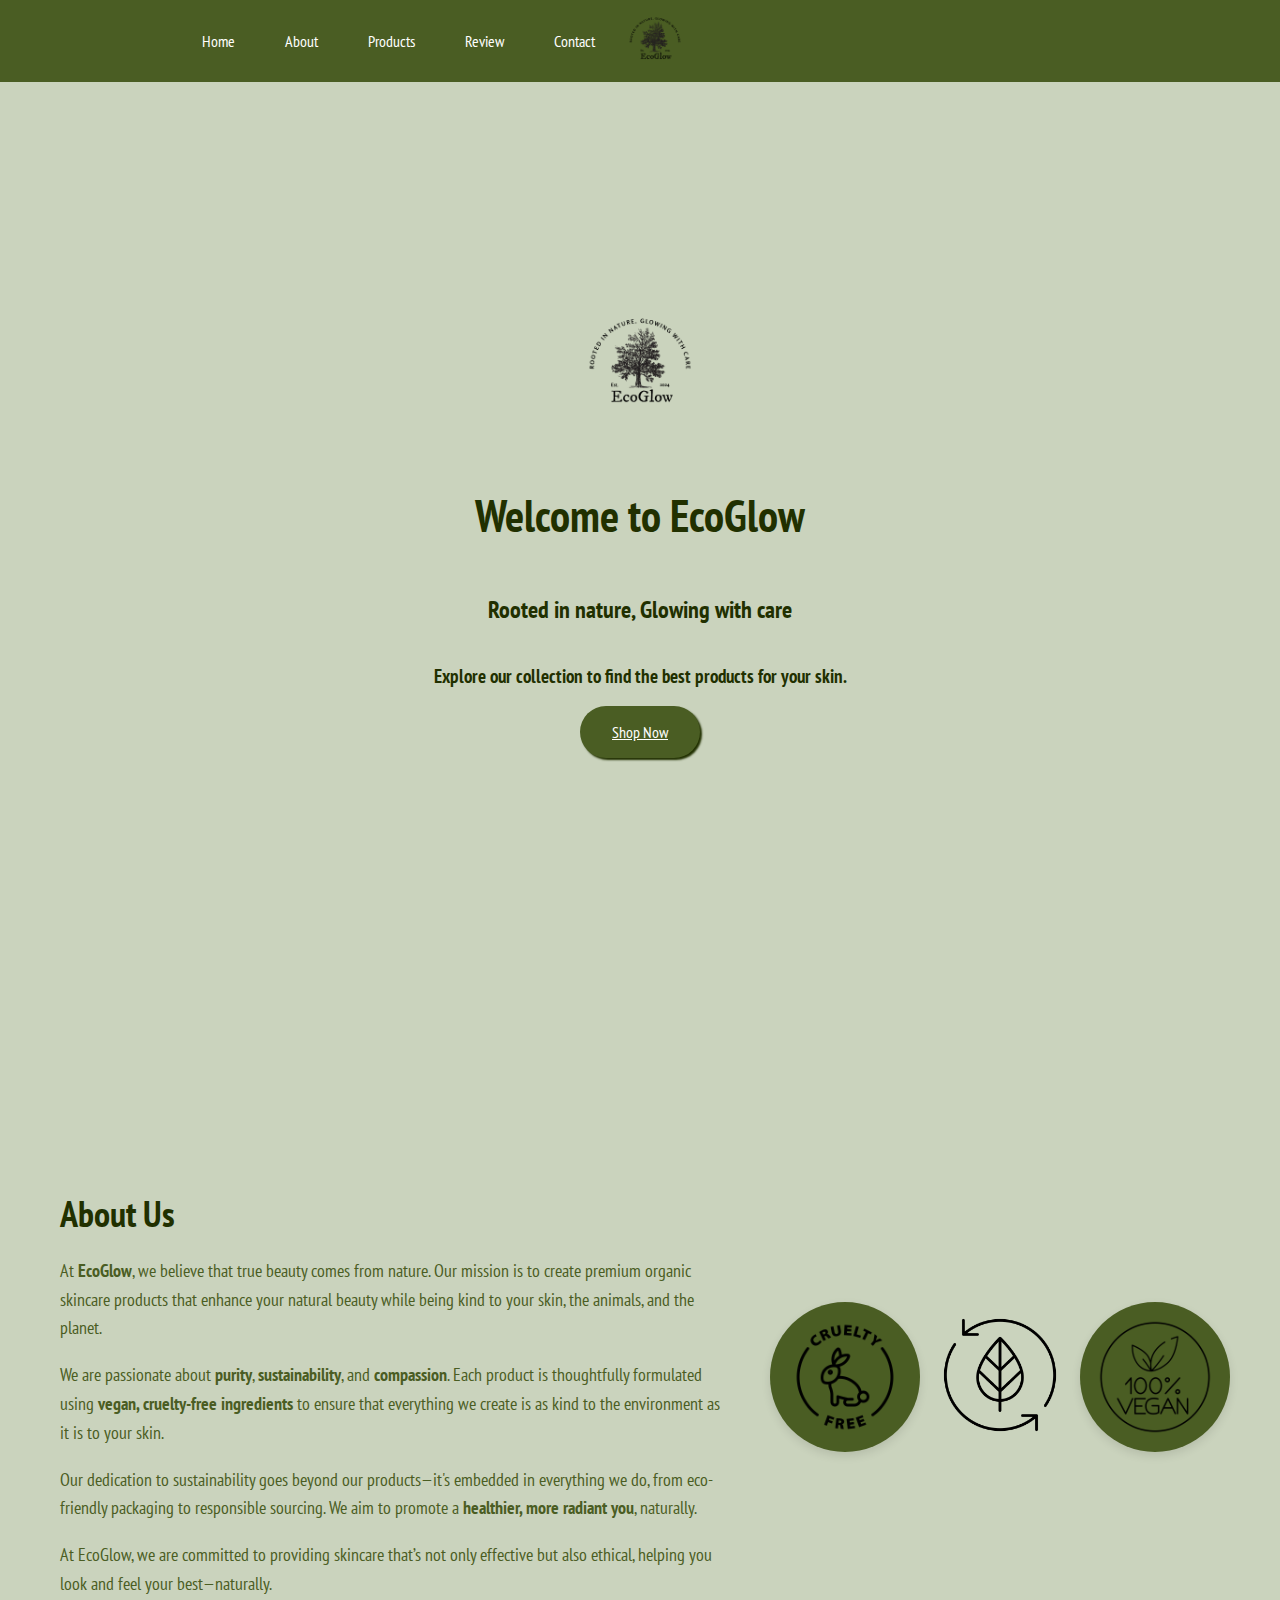
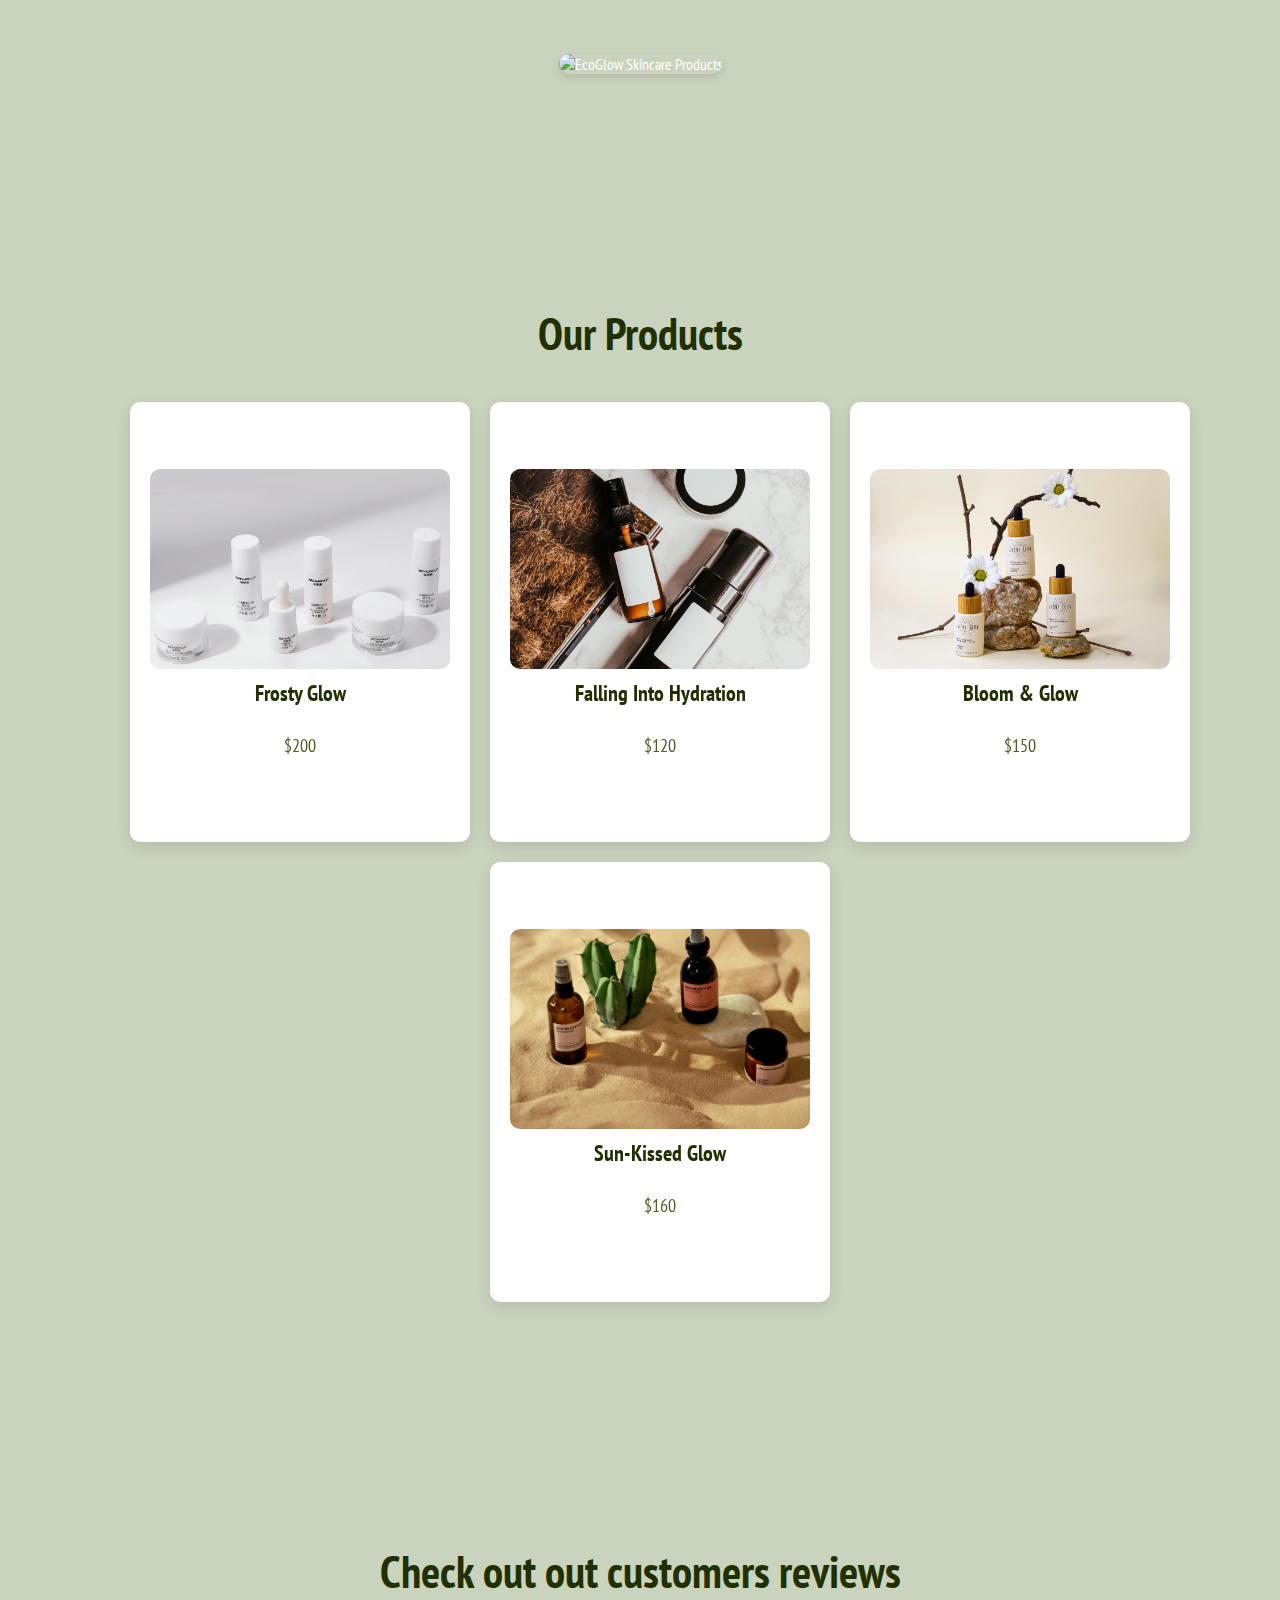
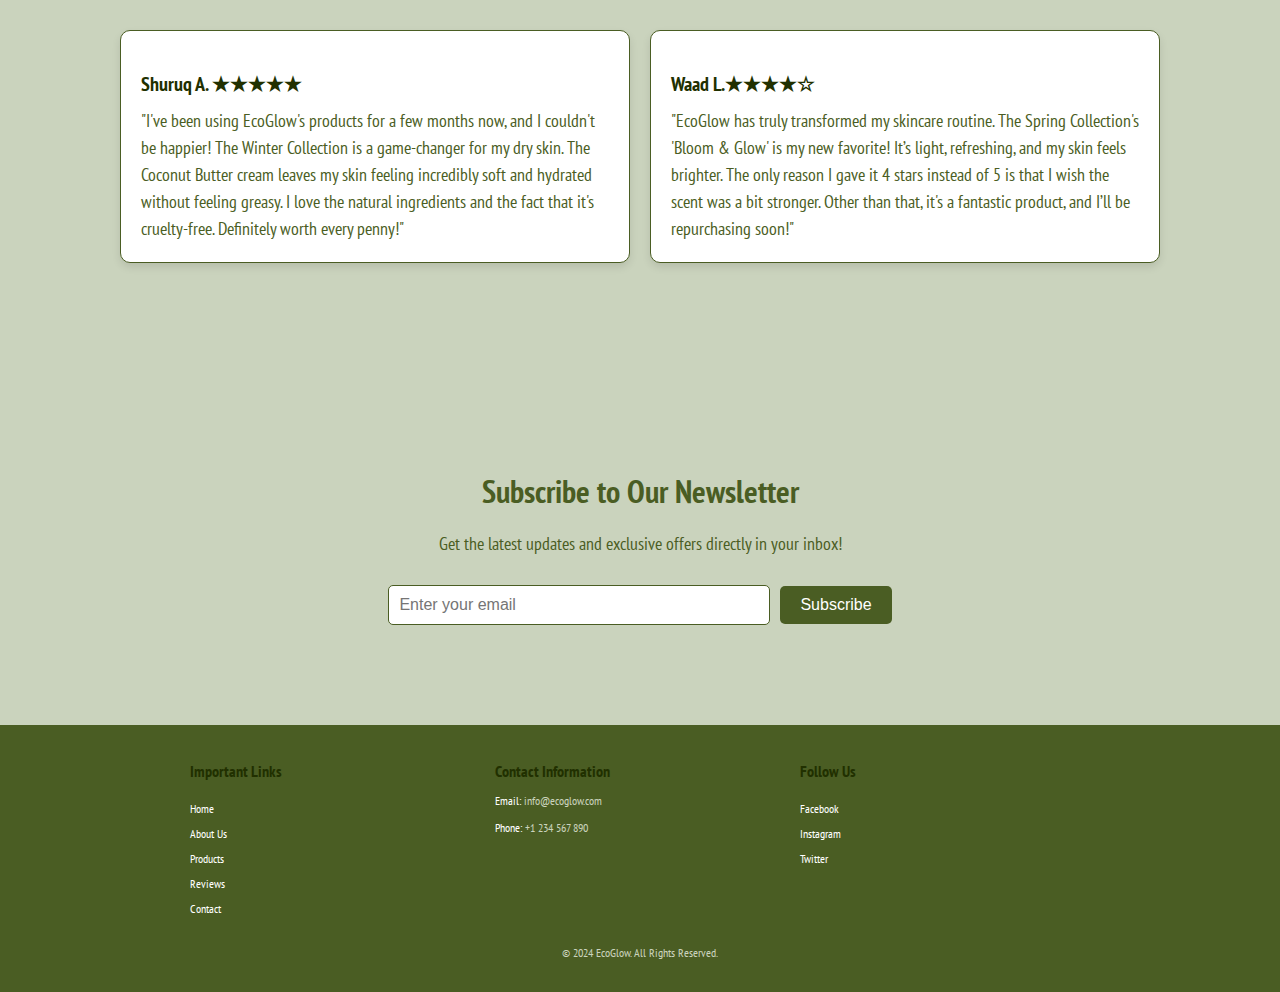
==== commit 72e77df2: "made some change." ====
--- a/EcoGlow.html
+++ b/EcoGlow.html
@@ -60,7 +60,7 @@
             </span>
         </div>
         <div class="about-image">
-            <img src="images/skin-oil-droppers-face-cream-recipients-composition.jpg" alt="EcoGlow Skincare Products">
+            <img src="images/product.png" alt="EcoGlow Skincare Products">
         </div>
     </div>
 </section>
--- a/style.css
+++ b/style.css
@@ -60,7 +60,7 @@
 }
 
 .content h1 {
-    font-size: 36px;
+    font-size: 45px;
     color: #213000ff; 
 }
 
@@ -102,7 +102,7 @@
     flex-direction: column;
     align-items: center;
     justify-content: center;
-    height: 100vh;
+    height: 90vh;
     text-align: center;
     background: url('images/background.png') no-repeat center center;
     background-size: auto 100%; 
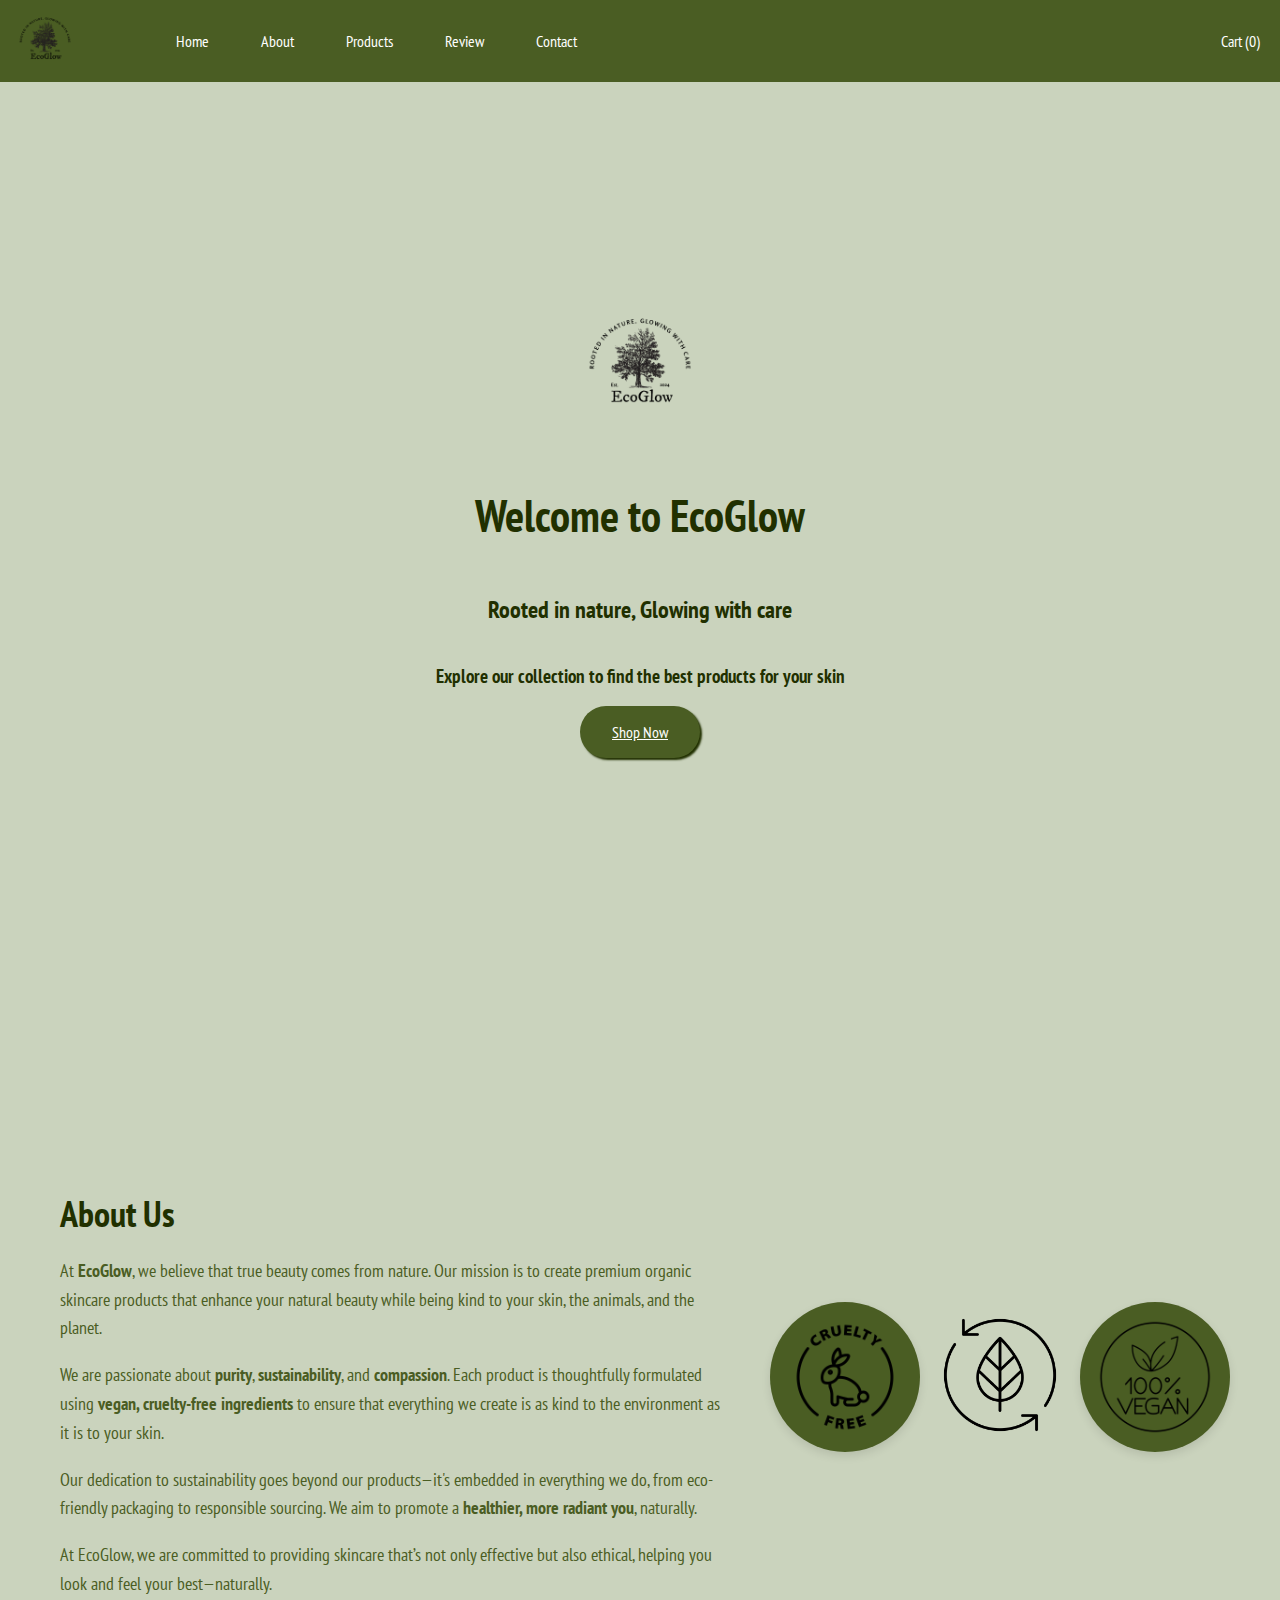
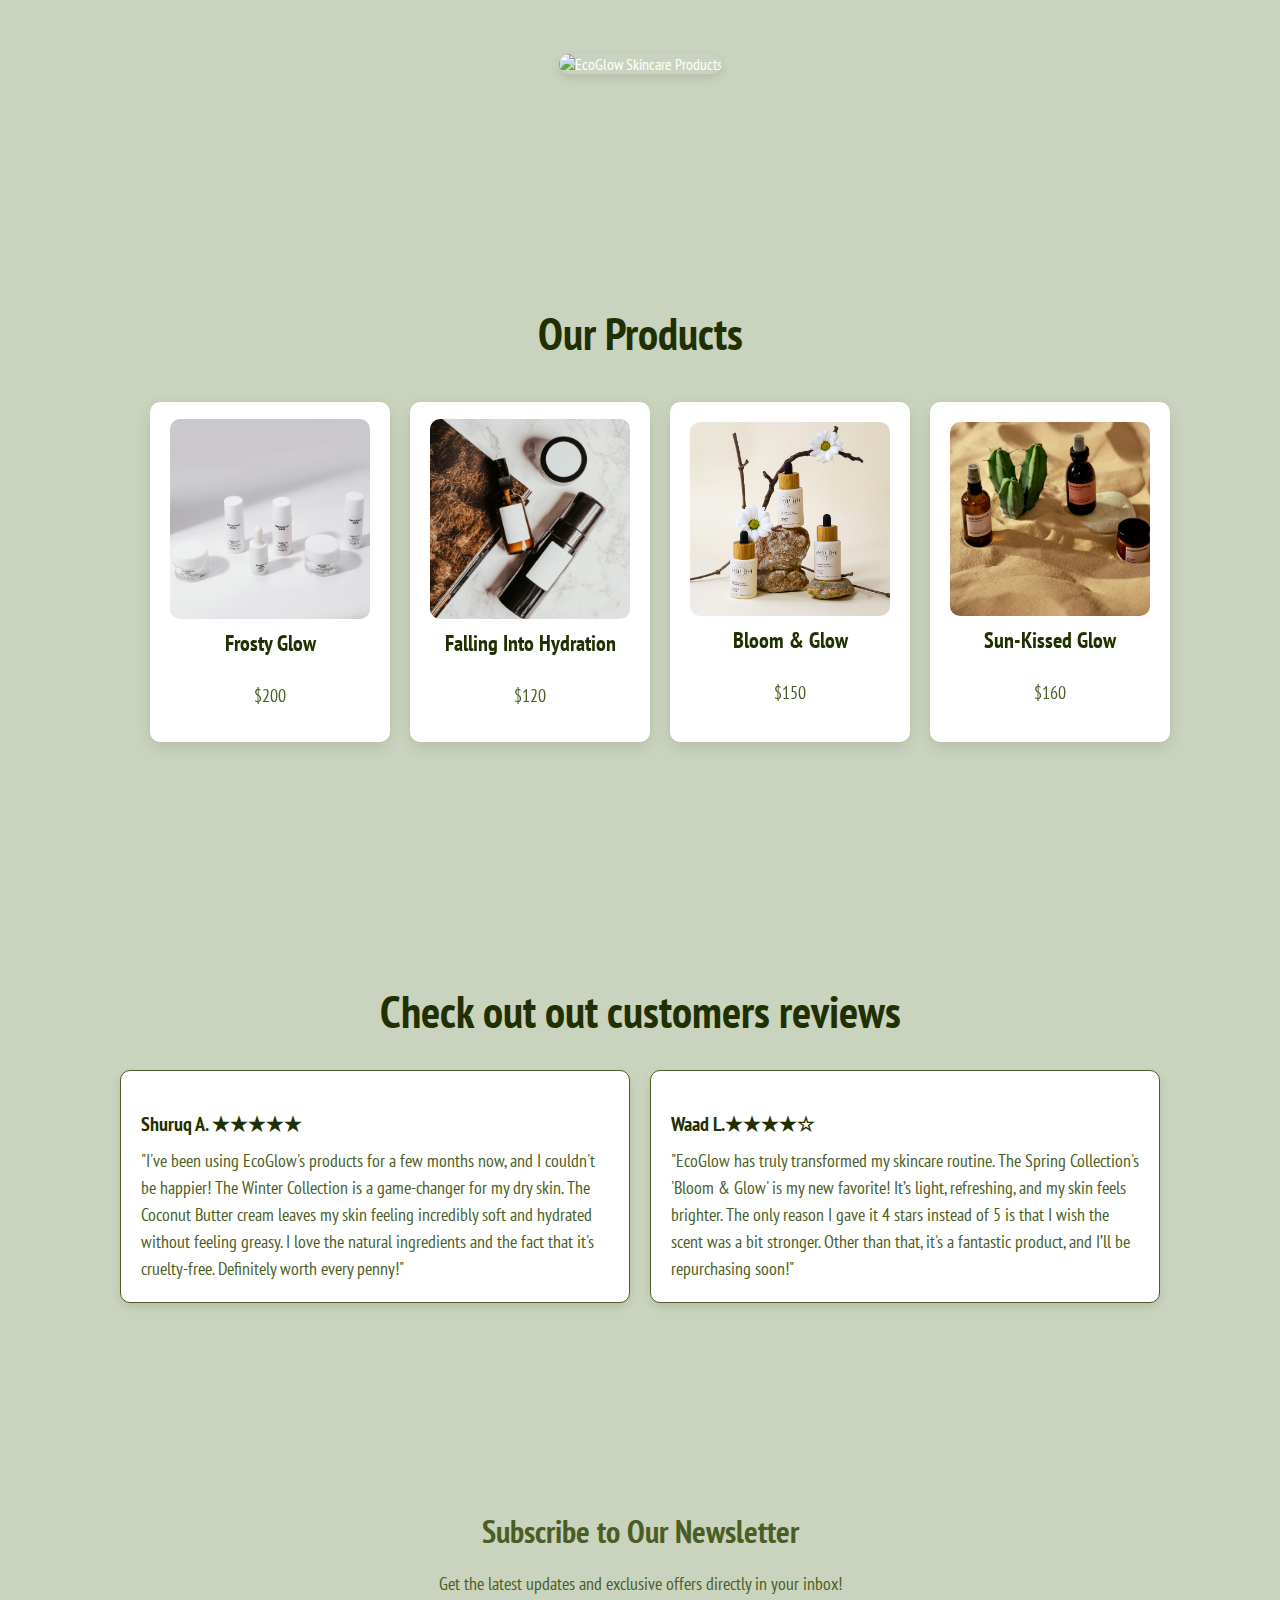
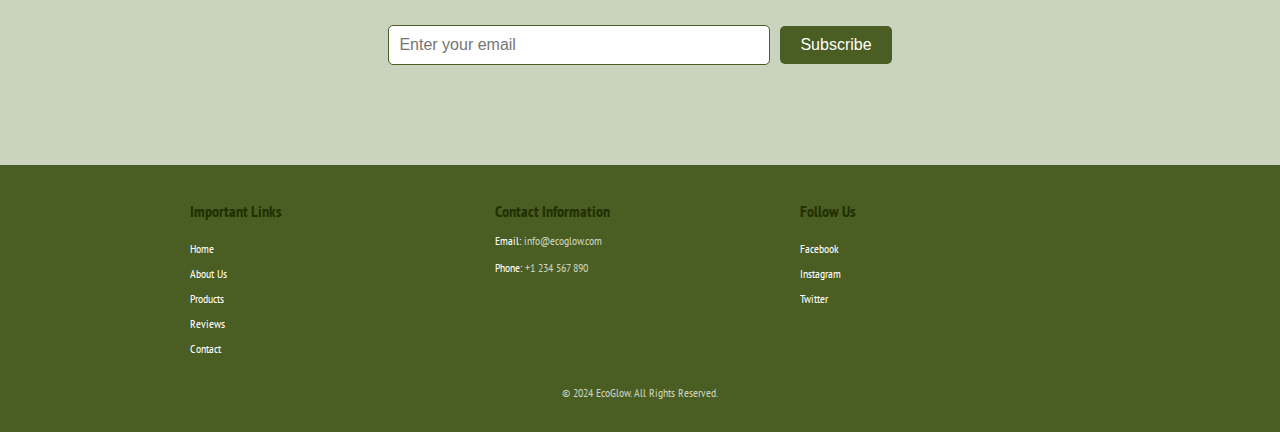
==== commit 1f065856: "made some change." ====
--- a/EcoGlow.html
+++ b/EcoGlow.html
@@ -12,18 +12,22 @@
 </head>
 <body>
 <header>
-    <nav> 
+    <nav>
+    <div class="nav-left"> 
+        <div class="logo">
+            <img src="images/glow.png" alt="EcoGlow Logo">
+        </div>
         <ul>
             <li><a href="#home">Home</a></li>
             <li><a href="#about">About</a></li>
             <li><a href="#products">Products</a></li>
             <li><a href="#review">Review</a></li>
-            <li><a href="#contact">Contact</a></li>
-            
+            <li><a href="#contact">Contact</a></li> 
         </ul>
-        <div class="logo">
-          <img src="images/glow.png" alt="EcoGlow Logo">
-      </div>
+    </div>
+        <div class="nav-right">
+            <a href="#cart">Cart (0)</a>
+        </div>
     </nav>
 </header>
 
@@ -33,7 +37,7 @@
     </div>
     <h1>Welcome to EcoGlow</h1>
     <h2>Rooted in nature, Glowing with care</h2>
-    <h3>Explore our collection to find the best products for your skin.</h3>
+    <h3>Explore our collection to find the best products for your skin</h3>
     <div class="button-wrapper">
       <a class="button cta-button" href="#products"> Shop Now</a>
     </div>
@@ -78,7 +82,7 @@
                 <div class="flip-card-back">
                     <p> Our Winter Collection is specially crafted to nourish and hydrate dry skin with the natural goodness 
                         of Coconut Butter.</p>
-                        <a href="#" class="buy-now-btn">Buy Now</a>
+                        <a href="#cart" class="buy-now-btn">Buy Now</a>
                 </div>
             </div>
         </div>
@@ -94,7 +98,7 @@
                 <div class="flip-card-back">
                     <p>Nourish and hydrate your skin this fall with the rich goodness of Pumpkin Butter and warming spices.
                          Perfect for dry skin, this collection offers deep hydration and cozy autumn scents.</p>
-                         <a href="#" class="buy-now-btn">Buy Now</a>
+                         <a href="#cart" class="buy-now-btn">Buy Now</a>
                         
                 </div>
             </div>
@@ -111,7 +115,7 @@
                     <p>Refresh and revitalize your skin with the light, invigorating power of natural botanicals.
                          Our Spring Collection is designed to hydrate and brighten, leaving your skin soft, glowing, 
                          and ready to bloom.</p>
-                         <a href="#" class="buy-now-btn">Buy Now</a>
+                         <a href="#cart" class="buy-now-btn">Buy Now</a>
                 </div>
             </div>
         </div>
@@ -126,7 +130,7 @@
                 <div class="flip-card-back">
                     <p>Stay refreshed and radiant all summer long with our light, hydrating formulas. Packed with natural 
                         ingredients, this collection nourishes your skin while keeping it cool and glowing under the sun.</p>
-                        <a href="#" class="buy-now-btn">Buy Now</a>
+                        <a href="#cart" class="buy-now-btn">Buy Now</a>
                 </div>
             </div>
         </div>
@@ -169,7 +173,7 @@
     
 </div>
 </body>
-<section id="footer">
+<footer>
     <div class="footer-container">
         <div class="footer-links">
             <h3>Important Links</h3>
@@ -201,6 +205,6 @@
     <div class="footer-bottom">
         <p>&copy; 2024 EcoGlow. All Rights Reserved.</p>
     </div>
-</section>
+</footer>
 </html>
 
--- a/style.css
+++ b/style.css
@@ -17,41 +17,59 @@
 
 nav {
     display: flex;
-    justify-content: flex-end;
-    align-items: center;
-    max-width: 100px;
+    justify-content: space-between;
+    align-items: center;
     margin: 0 auto;
     padding: 0 10px;
 }
 
-nav .logo img {
-    width: 70px;
-    height: auto;
-}
-
-nav ul {
+.nav-left {
+    display: flex;
+    align-items: center;
+}
+
+.nav-left .logo img {
+    width: 70px; 
+    margin-right: 20px; 
+}
+
+.nav-left ul {
     list-style-type: none;
     margin: 0;
     padding: 0;
     display: flex;
 }
 
-nav ul li {
-    margin: 0 15px;
-}
-
-nav ul li a {
+.nav-left ul li {
+    padding:  10px;
+}
+
+.nav-left ul li a {
     color: white;
     text-decoration: none;
-    font-size: 16px;
+    padding: 16px;
+}
+
+.nav-left ul li a:hover {
+    background-color: #6D8B4A;
+}
+nav ul li:last-child {
+    float: right;
+}
+.nav-right {
+    display: flex;
+    align-items: center;
+}
+
+.nav-right a {
+    color: white;
+    text-decoration: none;
     padding: 10px;
 }
 
-nav ul li a:hover {
+.nav-right a:hover {
     background-color: #6D8B4A;
-    border-radius: 5px;
-}
-
+}
 .content {
     padding: 80px 20px; 
     text-align: center;
@@ -173,7 +191,6 @@
     width: 150px;
     background-color: #4A5D23;
     border-radius: 50%; 
-    display: inline-block;
     justify-content: center;
     align-items: center;
     display: flex;
@@ -213,8 +230,8 @@
 
 .flip-card {
     background-color: transparent;
-    width: 300px;
-    height: 400px;
+    width: 200px;
+    height: 300px;
     perspective: 1000px;
     margin: 10px;
 }
@@ -342,7 +359,7 @@
     margin: 0;
 }
 
-#footer {
+footer {
     background-color: #4A5D23;
     color: white;
     padding: 20px 10px;
